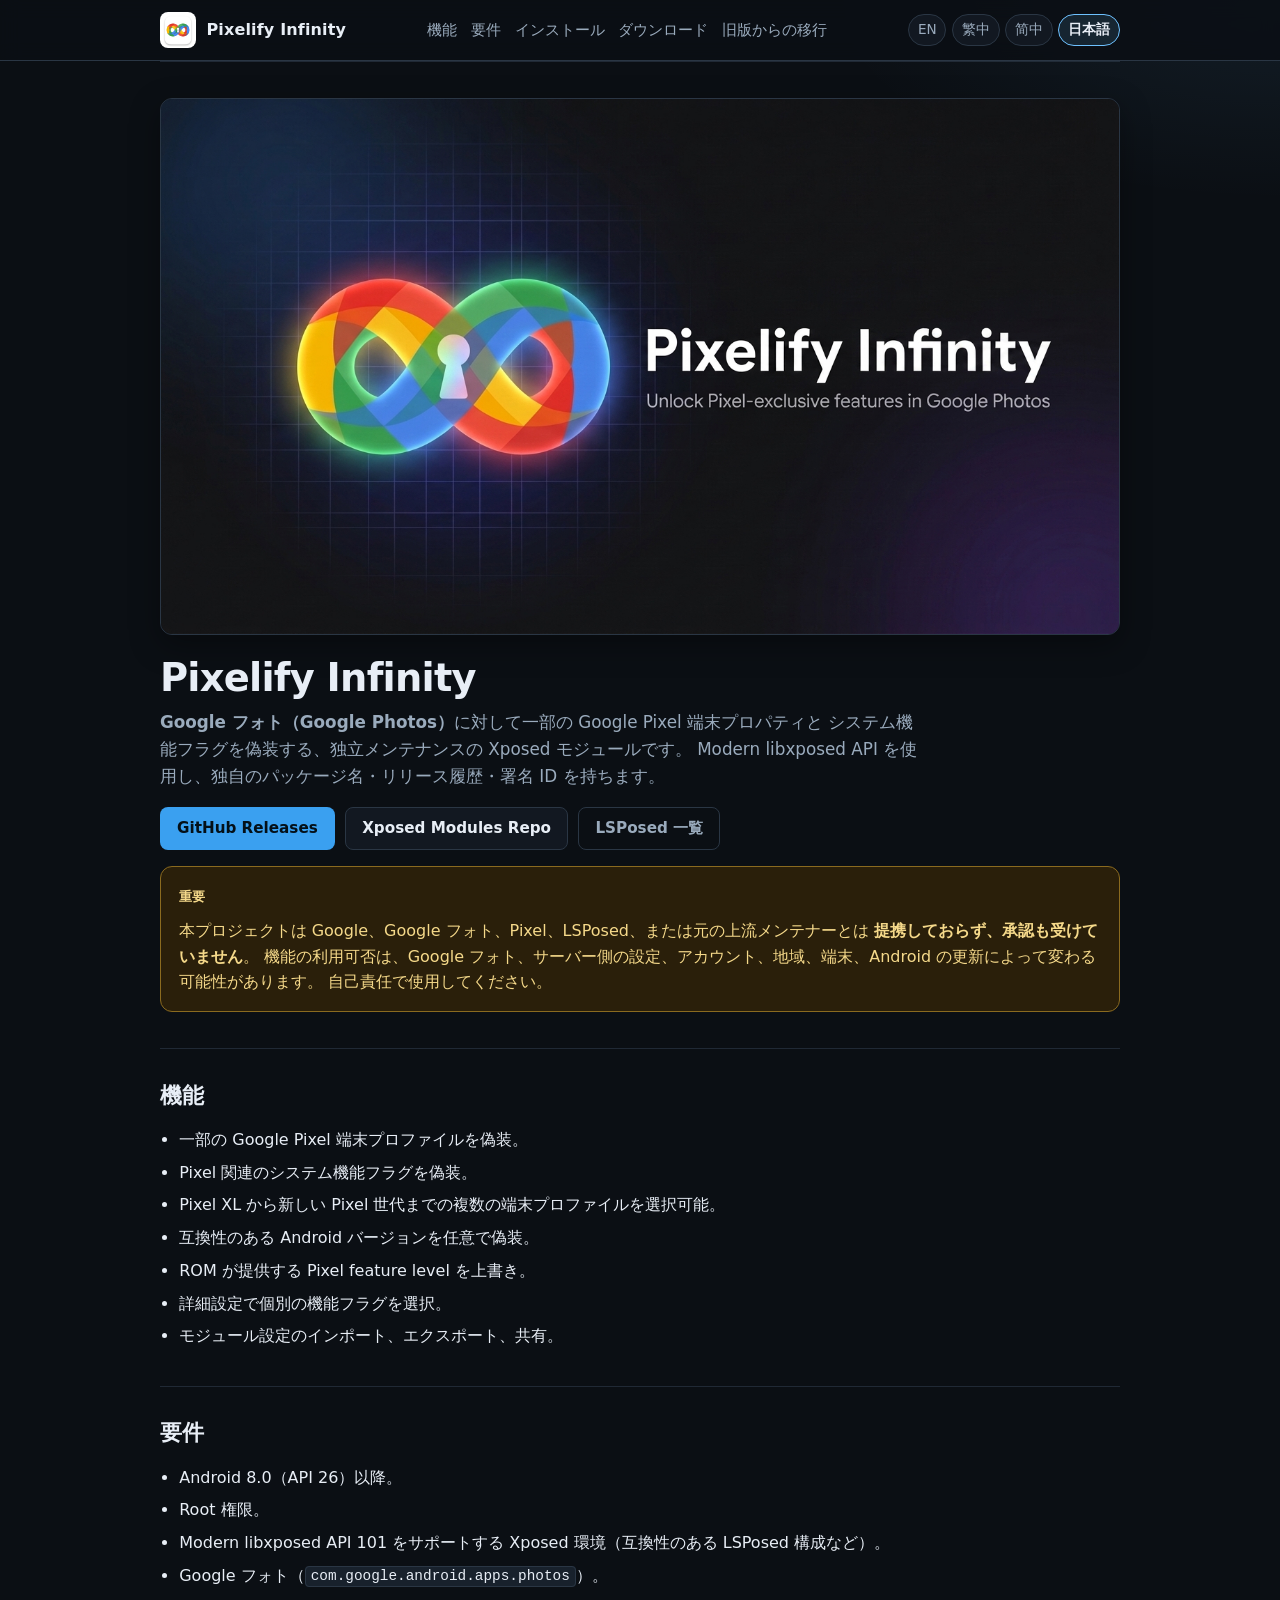
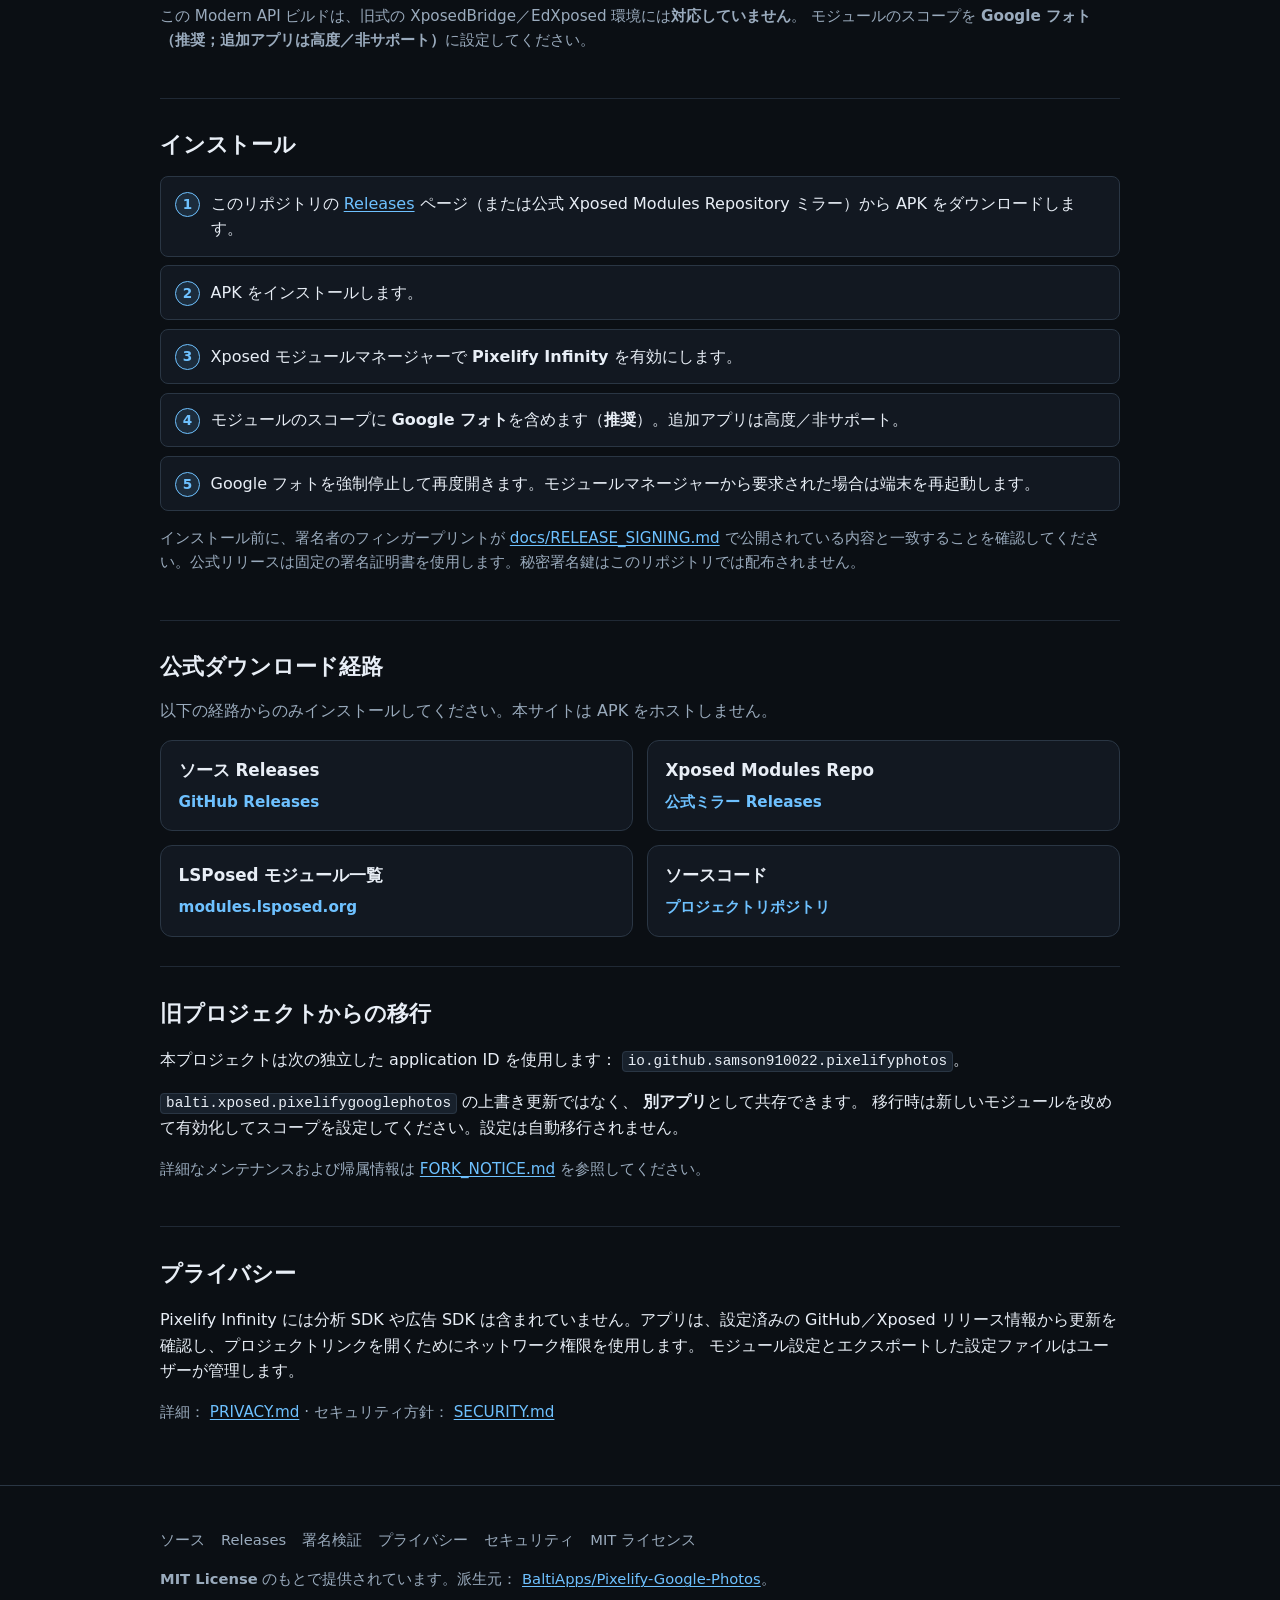
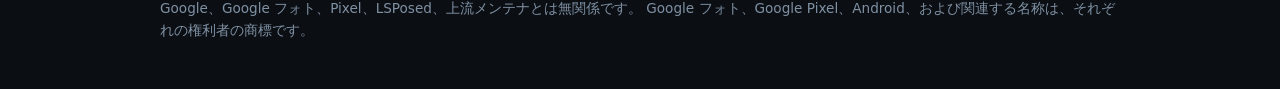
==== site/ja/index.html @ 65648d0f "feat: Pixel 10 multi-scope + multi-app support + Pixel 2025 + PRELOAD honesty - Phase 1-4 all PASS (" ====
<!DOCTYPE html>
<html lang="ja">
<head>
  <meta charset="utf-8">
  <meta name="viewport" content="width=device-width, initial-scale=1">
  <meta name="description" content="Pixelify Infinity — Google フォトに対して一部の Google Pixel 端末プロパティを偽装する、独立メンテナンスの Xposed モジュール。">
  <meta name="theme-color" content="#0b0f14">
  <title>Pixelify Infinity — Google フォト向け Xposed モジュール</title>
  <link rel="icon" type="image/png" href="../assets/img/favicon.png">
  <link rel="apple-touch-icon" href="../assets/img/icon-64.png">
  <link rel="stylesheet" href="../assets/css/site.css">
</head>
<body>
  <a class="skip-link" href="#main">本文へスキップ</a>

  <header class="site-header">
    <div class="wrap header-inner">
      <a class="brand" href="./">
        <img src="../assets/img/icon-64.png" width="36" height="36" alt="">
        <span>Pixelify Infinity</span>
      </a>
      <nav aria-label="メインナビゲーション">
        <ul class="nav-links">
          <li><a href="#features">機能</a></li>
          <li><a href="#requirements">要件</a></li>
          <li><a href="#install">インストール</a></li>
          <li><a href="#download">ダウンロード</a></li>
          <li><a href="#legacy">旧版からの移行</a></li>
        </ul>
      </nav>
      <nav class="lang-switch" aria-label="言語">
        <a href="../" hreflang="en" lang="en">EN</a>
        <a href="../zh-TW/" hreflang="zh-Hant" lang="zh-Hant">繁中</a>
        <a href="../zh-CN/" hreflang="zh-Hans" lang="zh-Hans">简中</a>
        <a href="./" aria-current="page" hreflang="ja" lang="ja">日本語</a>
      </nav>
    </div>
  </header>

  <main id="main">
    <section class="hero wrap" aria-labelledby="hero-title">
      <div class="hero-banner">
        <img
          src="../assets/img/banner.png"
          width="1376"
          height="768"
          alt="Pixelify Infinity バナー"
        >
      </div>
      <div class="hero-copy">
        <h1 id="hero-title">Pixelify Infinity</h1>
        <p class="tagline">
          <strong>Google フォト（Google Photos）</strong>に対して一部の Google Pixel 端末プロパティと
          システム機能フラグを偽装する、独立メンテナンスの Xposed モジュールです。
          Modern libxposed API を使用し、独自のパッケージ名・リリース履歴・署名 ID を持ちます。
        </p>
        <div class="cta-row">
          <a class="btn btn-primary" href="https://github.com/samson910022/pixelify-google-photos-modern/releases">
            GitHub Releases
          </a>
          <a class="btn btn-secondary" href="https://github.com/Xposed-Modules-Repo/io.github.samson910022.pixelifyphotos/releases">
            Xposed Modules Repo
          </a>
          <a class="btn btn-ghost" href="https://modules.lsposed.org/module/io.github.samson910022.pixelifyphotos">
            LSPosed 一覧
          </a>
        </div>
      </div>

      <aside class="callout callout-important" role="note" aria-label="重要な免責事項">
        <strong class="label">重要</strong>
        <p>
          本プロジェクトは Google、Google フォト、Pixel、LSPosed、または元の上流メンテナーとは
          <strong>提携しておらず、承認も受けていません</strong>。
          機能の利用可否は、Google フォト、サーバー側の設定、アカウント、地域、端末、Android の更新によって変わる可能性があります。
          自己責任で使用してください。
        </p>
      </aside>
    </section>

    <section id="features" class="wrap" aria-labelledby="features-title">
      <h2 id="features-title">機能</h2>
      <ul class="feature-list">
        <li>一部の Google Pixel 端末プロファイルを偽装。</li>
        <li>Pixel 関連のシステム機能フラグを偽装。</li>
        <li>Pixel XL から新しい Pixel 世代までの複数の端末プロファイルを選択可能。</li>
        <li>互換性のある Android バージョンを任意で偽装。</li>
        <li>ROM が提供する Pixel feature level を上書き。</li>
        <li>詳細設定で個別の機能フラグを選択。</li>
        <li>モジュール設定のインポート、エクスポート、共有。</li>
      </ul>
    </section>

    <section id="requirements" class="wrap" aria-labelledby="requirements-title">
      <h2 id="requirements-title">要件</h2>
      <ul class="req-list">
        <li>Android 8.0（API 26）以降。</li>
        <li>Root 権限。</li>
        <li>Modern libxposed API 101 をサポートする Xposed 環境（互換性のある LSPosed 構成など）。</li>
        <li>Google フォト（<code>com.google.android.apps.photos</code>）。</li>
      </ul>
      <p class="note">
        この Modern API ビルドは、旧式の XposedBridge／EdXposed 環境には<strong>対応していません</strong>。
        モジュールのスコープを <strong>Google フォト（推奨；追加アプリは高度／非サポート）</strong>に設定してください。
      </p>
    </section>

    <section id="install" class="wrap" aria-labelledby="install-title">
      <h2 id="install-title">インストール</h2>
      <ol class="steps">
        <li>
          このリポジトリの
          <a href="https://github.com/samson910022/pixelify-google-photos-modern/releases">Releases</a>
          ページ（または公式 Xposed Modules Repository ミラー）から APK をダウンロードします。
        </li>
        <li>APK をインストールします。</li>
        <li>Xposed モジュールマネージャーで <strong>Pixelify Infinity</strong> を有効にします。</li>
        <li>モジュールのスコープに <strong>Google フォト</strong>を含めます（<strong>推奨</strong>）。追加アプリは高度／非サポート。</li>
        <li>Google フォトを強制停止して再度開きます。モジュールマネージャーから要求された場合は端末を再起動します。</li>
      </ol>
      <p class="note">
        インストール前に、署名者のフィンガープリントが
        <a href="https://github.com/samson910022/pixelify-google-photos-modern/blob/master/docs/RELEASE_SIGNING.md">docs/RELEASE_SIGNING.md</a>
        で公開されている内容と一致することを確認してください。公式リリースは固定の署名証明書を使用します。秘密署名鍵はこのリポジトリでは配布されません。
      </p>
    </section>

    <section id="download" class="wrap" aria-labelledby="download-title">
      <h2 id="download-title">公式ダウンロード経路</h2>
      <p class="lead">以下の経路からのみインストールしてください。本サイトは APK をホストしません。</p>
      <div class="card-grid">
        <article class="card">
          <h3>ソース Releases</h3>
          <p>
            <a href="https://github.com/samson910022/pixelify-google-photos-modern/releases">
              GitHub Releases
            </a>
          </p>
        </article>
        <article class="card">
          <h3>Xposed Modules Repo</h3>
          <p>
            <a href="https://github.com/Xposed-Modules-Repo/io.github.samson910022.pixelifyphotos/releases">
              公式ミラー Releases
            </a>
          </p>
        </article>
        <article class="card">
          <h3>LSPosed モジュール一覧</h3>
          <p>
            <a href="https://modules.lsposed.org/module/io.github.samson910022.pixelifyphotos">
              modules.lsposed.org
            </a>
          </p>
        </article>
        <article class="card">
          <h3>ソースコード</h3>
          <p>
            <a href="https://github.com/samson910022/pixelify-google-photos-modern">
              プロジェクトリポジトリ
            </a>
          </p>
        </article>
      </div>
    </section>

    <section id="legacy" class="wrap" aria-labelledby="legacy-title">
      <h2 id="legacy-title">旧プロジェクトからの移行</h2>
      <p>
        本プロジェクトは次の独立した application ID を使用します：
        <code>io.github.samson910022.pixelifyphotos</code>。
      </p>
      <p>
        <code>balti.xposed.pixelifygooglephotos</code> の上書き更新ではなく、
        <strong>別アプリ</strong>として共存できます。
        移行時は新しいモジュールを改めて有効化してスコープを設定してください。設定は自動移行されません。
      </p>
      <p class="note">
        詳細なメンテナンスおよび帰属情報は
        <a href="https://github.com/samson910022/pixelify-google-photos-modern/blob/master/FORK_NOTICE.md">FORK_NOTICE.md</a>
        を参照してください。
      </p>
    </section>

    <section id="privacy" class="wrap" aria-labelledby="privacy-title">
      <h2 id="privacy-title">プライバシー</h2>
      <p>
        Pixelify Infinity には分析 SDK や広告 SDK は含まれていません。アプリは、設定済みの
        GitHub／Xposed リリース情報から更新を確認し、プロジェクトリンクを開くためにネットワーク権限を使用します。
        モジュール設定とエクスポートした設定ファイルはユーザーが管理します。
      </p>
      <p class="note">
        詳細：
        <a href="https://github.com/samson910022/pixelify-google-photos-modern/blob/master/PRIVACY.md">PRIVACY.md</a>
        · セキュリティ方針：
        <a href="https://github.com/samson910022/pixelify-google-photos-modern/blob/master/SECURITY.md">SECURITY.md</a>
      </p>
    </section>
  </main>

  <footer class="site-footer" aria-label="サイト情報">
    <div class="wrap">
      <ul class="footer-links">
        <li><a href="https://github.com/samson910022/pixelify-google-photos-modern">ソース</a></li>
        <li><a href="https://github.com/samson910022/pixelify-google-photos-modern/releases">Releases</a></li>
        <li><a href="https://github.com/samson910022/pixelify-google-photos-modern/blob/master/docs/RELEASE_SIGNING.md">署名検証</a></li>
        <li><a href="https://github.com/samson910022/pixelify-google-photos-modern/blob/master/PRIVACY.md">プライバシー</a></li>
        <li><a href="https://github.com/samson910022/pixelify-google-photos-modern/blob/master/SECURITY.md">セキュリティ</a></li>
        <li><a href="https://github.com/samson910022/pixelify-google-photos-modern/blob/master/LICENSE">MIT ライセンス</a></li>
      </ul>
      <p>
        <strong>MIT License</strong> のもとで提供されています。派生元：
        <a href="https://github.com/BaltiApps/Pixelify-Google-Photos">BaltiApps/Pixelify-Google-Photos</a>。
      </p>
      <p class="tiny">
        Google、Google フォト、Pixel、LSPosed、上流メンテナとは無関係です。
        Google フォト、Google Pixel、Android、および関連する名称は、それぞれの権利者の商標です。
      </p>
    </div>
  </footer>
</body>
</html>
---- site/assets/css/site.css ----
/* Pixelify Infinity — GitHub Pages landing
   Dark, mobile-first, no external fonts/CDN */

:root {
  --bg: #0b0f14;
  --bg-elevated: #121821;
  --bg-soft: #18212c;
  --border: #2a3644;
  --text: #e8eef6;
  --text-muted: #9aabbd;
  --accent: #6ec1ff;
  --accent-strong: #3aa0f0;
  --accent-soft: rgba(110, 193, 255, 0.12);
  --warn-bg: #2a1f0a;
  --warn-border: #8a6a1f;
  --warn-text: #f5d98a;
  --danger-soft: #2a1414;
  --danger-border: #7a3a3a;
  --focus: #8bd3ff;
  --radius: 12px;
  --radius-sm: 8px;
  --shadow: 0 10px 30px rgba(0, 0, 0, 0.35);
  --max: 960px;
  --space: 1rem;
  --font: system-ui, -apple-system, "Segoe UI", Roboto, "Helvetica Neue", Arial,
    "Noto Sans", "Liberation Sans", sans-serif;
  --mono: ui-monospace, "SFMono-Regular", Menlo, Consolas, "Liberation Mono",
    monospace;
}

*,
*::before,
*::after {
  box-sizing: border-box;
}

html {
  scroll-behavior: smooth;
}

body {
  margin: 0;
  font-family: var(--font);
  font-size: 1rem;
  line-height: 1.6;
  color: var(--text);
  background:
    radial-gradient(1200px 500px at 10% -10%, rgba(58, 160, 240, 0.18), transparent 55%),
    radial-gradient(900px 400px at 100% 0%, rgba(110, 193, 255, 0.08), transparent 50%),
    var(--bg);
  min-height: 100vh;
}

img {
  max-width: 100%;
  height: auto;
  display: block;
}

a {
  color: var(--accent);
  text-decoration-thickness: 1px;
  text-underline-offset: 0.15em;
}

a:hover {
  color: #9fd4ff;
}

a:focus-visible,
button:focus-visible,
.btn:focus-visible,
.lang-switch a:focus-visible {
  outline: 2px solid var(--focus);
  outline-offset: 3px;
}

.skip-link {
  position: absolute;
  left: 0.75rem;
  top: -3rem;
  z-index: 1000;
  background: var(--accent-strong);
  color: #041018;
  padding: 0.5rem 0.85rem;
  border-radius: var(--radius-sm);
  font-weight: 600;
  text-decoration: none;
}

.skip-link:focus,
.skip-link:focus-visible {
  top: 0.75rem;
  outline: 2px solid var(--focus);
  outline-offset: 3px;
}

.wrap {
  width: min(100% - 2rem, var(--max));
  margin-inline: auto;
}

/* Header */
.site-header {
  position: sticky;
  top: 0;
  z-index: 50;
  backdrop-filter: blur(10px);
  background: rgba(11, 15, 20, 0.85);
  border-bottom: 1px solid var(--border);
}

.header-inner {
  display: flex;
  flex-wrap: wrap;
  align-items: center;
  justify-content: space-between;
  gap: 0.75rem 1rem;
  padding: 0.75rem 0;
}

.brand {
  display: flex;
  align-items: center;
  gap: 0.65rem;
  color: var(--text);
  text-decoration: none;
  font-weight: 700;
  letter-spacing: 0.01em;
}

.brand img {
  width: 36px;
  height: 36px;
  border-radius: 8px;
}

.nav-links {
  display: flex;
  flex-wrap: wrap;
  gap: 0.35rem 0.85rem;
  list-style: none;
  margin: 0;
  padding: 0;
  font-size: 0.95rem;
}

.nav-links a {
  color: var(--text-muted);
  text-decoration: none;
}

.nav-links a:hover {
  color: var(--text);
}

.lang-switch {
  display: flex;
  flex-wrap: wrap;
  gap: 0.35rem;
  align-items: center;
}

.lang-switch a {
  display: inline-block;
  padding: 0.28rem 0.55rem;
  border-radius: 999px;
  border: 1px solid var(--border);
  color: var(--text-muted);
  text-decoration: none;
  font-size: 0.85rem;
  background: var(--bg-elevated);
}

.lang-switch a:hover {
  border-color: var(--accent);
  color: var(--text);
}

.lang-switch a[aria-current="page"] {
  background: var(--accent-soft);
  border-color: var(--accent);
  color: var(--text);
  font-weight: 600;
}

/* Hero */
.hero {
  padding: 1.75rem 0 1.25rem;
}

.hero-banner {
  border-radius: var(--radius);
  overflow: hidden;
  border: 1px solid var(--border);
  box-shadow: var(--shadow);
  background: var(--bg-elevated);
  margin-bottom: 1.25rem;
}

.hero-banner img {
  width: 100%;
  vertical-align: middle;
}

.hero-copy h1 {
  margin: 0 0 0.5rem;
  font-size: clamp(1.75rem, 4vw, 2.4rem);
  line-height: 1.2;
  letter-spacing: -0.02em;
}

.tagline {
  margin: 0 0 1rem;
  color: var(--text-muted);
  font-size: 1.05rem;
  max-width: 48rem;
}

.cta-row {
  display: flex;
  flex-wrap: wrap;
  gap: 0.65rem;
  margin: 1.1rem 0 0.35rem;
}

.btn {
  display: inline-flex;
  align-items: center;
  justify-content: center;
  gap: 0.4rem;
  padding: 0.7rem 1rem;
  border-radius: var(--radius-sm);
  border: 1px solid transparent;
  font-weight: 600;
  text-decoration: none;
  font-size: 0.95rem;
  line-height: 1.2;
  transition: background 0.15s ease, border-color 0.15s ease, color 0.15s ease;
}

.btn-primary {
  background: var(--accent-strong);
  color: #041018;
}

.btn-primary:hover {
  background: #5bb3f5;
  color: #041018;
}

.btn-secondary {
  background: var(--bg-elevated);
  color: var(--text);
  border-color: var(--border);
}

.btn-secondary:hover {
  border-color: var(--accent);
  color: #fff;
}

.btn-ghost {
  background: transparent;
  color: var(--text-muted);
  border-color: var(--border);
}

.btn-ghost:hover {
  color: var(--text);
  border-color: var(--accent);
}

/* Callouts */
.callout {
  border-radius: var(--radius);
  padding: 1rem 1.1rem;
  border: 1px solid var(--border);
  background: var(--bg-elevated);
  margin: 1rem 0;
}

.callout-important {
  background: var(--warn-bg);
  border-color: var(--warn-border);
  color: var(--warn-text);
  /* Contrast ~11.7:1 for #f5d98a on #2a1f0a (WCAG AAA for normal text). */
}

.callout-important strong.label {
  display: inline-block;
  margin-bottom: 0.35rem;
  letter-spacing: 0.04em;
  text-transform: uppercase;
  font-size: 0.8rem;
}

.callout p {
  margin: 0.35rem 0 0;
}

.callout p:first-child {
  margin-top: 0;
}

/* Sections */
main section {
  padding: 1.5rem 0;
  border-top: 1px solid rgba(42, 54, 68, 0.7);
}

main section h2 {
  margin: 0 0 0.85rem;
  font-size: 1.35rem;
  letter-spacing: -0.01em;
}

.lead {
  color: var(--text-muted);
  margin-top: 0;
}

.feature-list,
.req-list,
.steps {
  margin: 0;
  padding-left: 1.2rem;
}

.feature-list li,
.req-list li,
.steps li {
  margin: 0.45rem 0;
}

.steps {
  counter-reset: step;
  list-style: none;
  padding-left: 0;
}

.steps li {
  position: relative;
  padding: 0.85rem 1rem 0.85rem 3.1rem;
  margin: 0.55rem 0;
  background: var(--bg-elevated);
  border: 1px solid var(--border);
  border-radius: var(--radius-sm);
}

.steps li::before {
  counter-increment: step;
  content: counter(step);
  position: absolute;
  left: 0.85rem;
  top: 0.9rem;
  width: 1.6rem;
  height: 1.6rem;
  border-radius: 50%;
  background: var(--accent-soft);
  border: 1px solid var(--accent);
  color: var(--accent);
  font-size: 0.85rem;
  font-weight: 700;
  display: grid;
  place-items: center;
}

.card-grid {
  display: grid;
  gap: 0.85rem;
  grid-template-columns: 1fr;
}

@media (min-width: 640px) {
  .card-grid {
    grid-template-columns: 1fr 1fr;
  }
}

.card {
  background: var(--bg-elevated);
  border: 1px solid var(--border);
  border-radius: var(--radius);
  padding: 1rem 1.1rem;
}

.card h3 {
  margin: 0 0 0.4rem;
  font-size: 1.05rem;
}

.card p {
  margin: 0;
  color: var(--text-muted);
  font-size: 0.95rem;
}

.card a {
  font-weight: 600;
  text-decoration: none;
}

.card a:hover {
  text-decoration: underline;
}

code,
.mono {
  font-family: var(--mono);
  font-size: 0.9em;
  background: var(--bg-soft);
  border: 1px solid var(--border);
  border-radius: 4px;
  padding: 0.1em 0.35em;
  word-break: break-all;
}

.note {
  color: var(--text-muted);
  font-size: 0.95rem;
}

/* Footer */
.site-footer {
  margin-top: 1rem;
  padding: 1.75rem 0 2.5rem;
  border-top: 1px solid var(--border);
  color: var(--text-muted);
  font-size: 0.92rem;
}

/* Ensure in-footer / in-card links keep a clear keyboard ring on dark surfaces. */
.site-footer a:focus-visible,
.card a:focus-visible,
.feature-list a:focus-visible,
.steps a:focus-visible,
.note a:focus-visible {
  outline: 2px solid var(--focus);
  outline-offset: 3px;
}

.site-footer p {
  margin: 0.45rem 0;
}

.footer-links {
  display: flex;
  flex-wrap: wrap;
  gap: 0.5rem 1rem;
  margin: 0.85rem 0 1rem;
  padding: 0;
  list-style: none;
}

.footer-links a {
  color: var(--text-muted);
  text-decoration: none;
}

.footer-links a:hover {
  color: var(--accent);
}

.tiny {
  font-size: 0.85rem;
  color: #7f90a3;
}

/* 404 */
.page-404 {
  text-align: center;
  padding: 4rem 0 5rem;
}

.page-404 h1 {
  margin: 0 0 0.5rem;
  font-size: 2rem;
}

.page-404 p {
  color: var(--text-muted);
}

/* Utilities */
.sr-only {
  position: absolute;
  width: 1px;
  height: 1px;
  padding: 0;
  margin: -1px;
  overflow: hidden;
  clip: rect(0, 0, 0, 0);
  white-space: nowrap;
  border: 0;
}

@media (min-width: 768px) {
  .hero {
    padding-top: 2.25rem;
  }

  main section {
    padding: 1.85rem 0;
  }
}

@media (prefers-reduced-motion: reduce) {
  html {
    scroll-behavior: auto;
  }

  .btn {
    transition: none;
  }
}
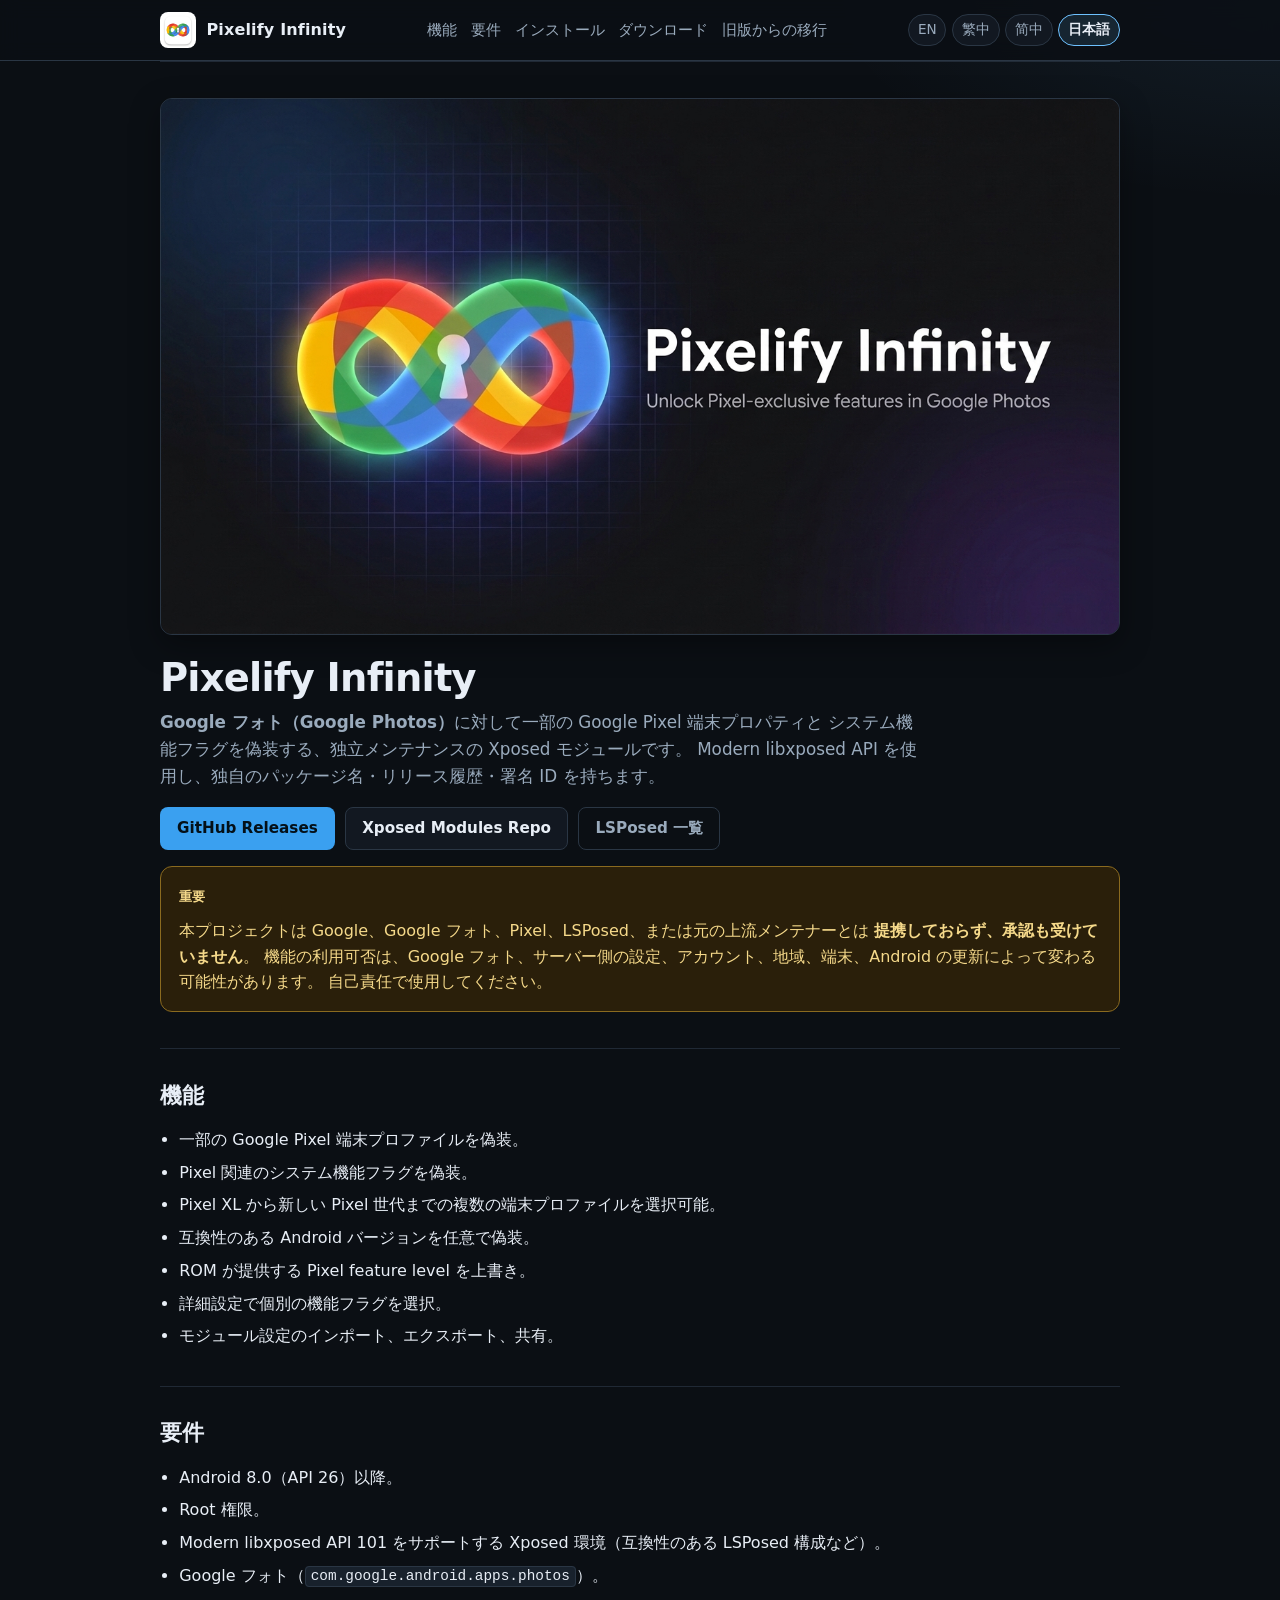
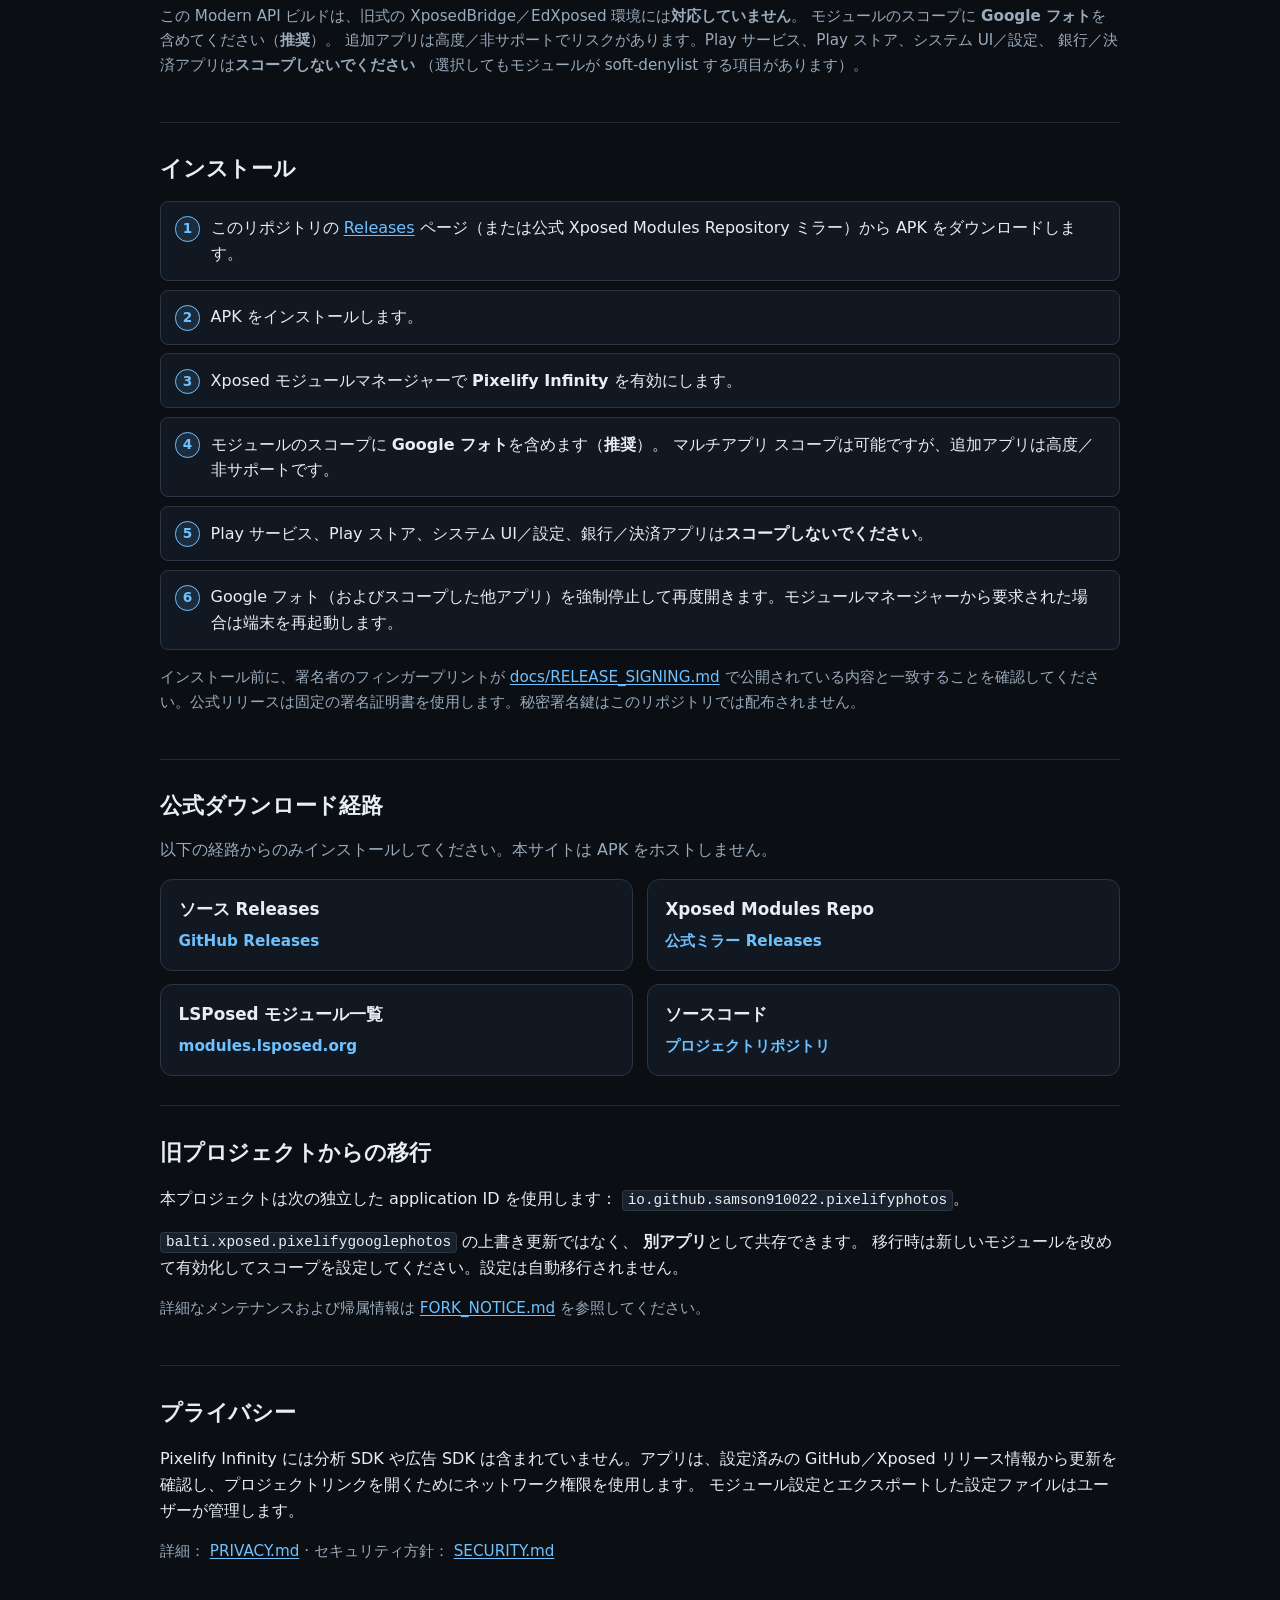
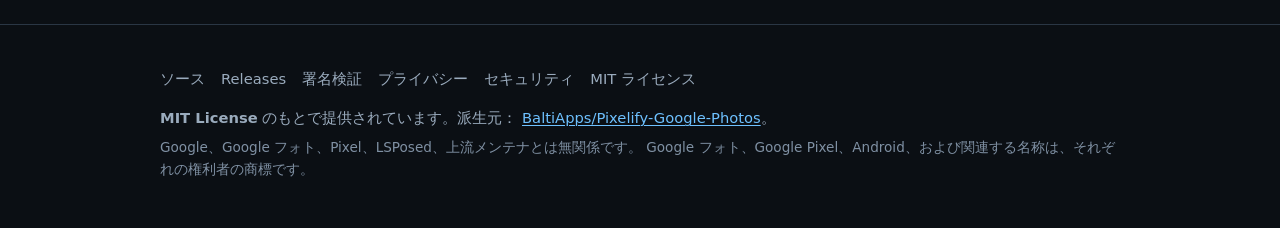
==== commit c9508689: "feat: v1.1.0 polish — force-stop scope, env helper, experimental labels Force-stop scoped apps via L" ====
--- a/site/ja/index.html
+++ b/site/ja/index.html
@@ -101,7 +101,10 @@
       </ul>
       <p class="note">
         この Modern API ビルドは、旧式の XposedBridge／EdXposed 環境には<strong>対応していません</strong>。
-        モジュールのスコープを <strong>Google フォト（推奨；追加アプリは高度／非サポート）</strong>に設定してください。
+        モジュールのスコープに <strong>Google フォト</strong>を含めてください（<strong>推奨</strong>）。
+        追加アプリは高度／非サポートでリスクがあります。Play サービス、Play ストア、システム UI／設定、
+        銀行／決済アプリは<strong>スコープしないでください</strong>
+        （選択してもモジュールが soft-denylist する項目があります）。
       </p>
     </section>
 
@@ -115,8 +118,12 @@
         </li>
         <li>APK をインストールします。</li>
         <li>Xposed モジュールマネージャーで <strong>Pixelify Infinity</strong> を有効にします。</li>
-        <li>モジュールのスコープに <strong>Google フォト</strong>を含めます（<strong>推奨</strong>）。追加アプリは高度／非サポート。</li>
-        <li>Google フォトを強制停止して再度開きます。モジュールマネージャーから要求された場合は端末を再起動します。</li>
+        <li>
+          モジュールのスコープに <strong>Google フォト</strong>を含めます（<strong>推奨</strong>）。
+          マルチアプリ スコープは可能ですが、追加アプリは高度／非サポートです。
+        </li>
+        <li>Play サービス、Play ストア、システム UI／設定、銀行／決済アプリは<strong>スコープしないでください</strong>。</li>
+        <li>Google フォト（およびスコープした他アプリ）を強制停止して再度開きます。モジュールマネージャーから要求された場合は端末を再起動します。</li>
       </ol>
       <p class="note">
         インストール前に、署名者のフィンガープリントが
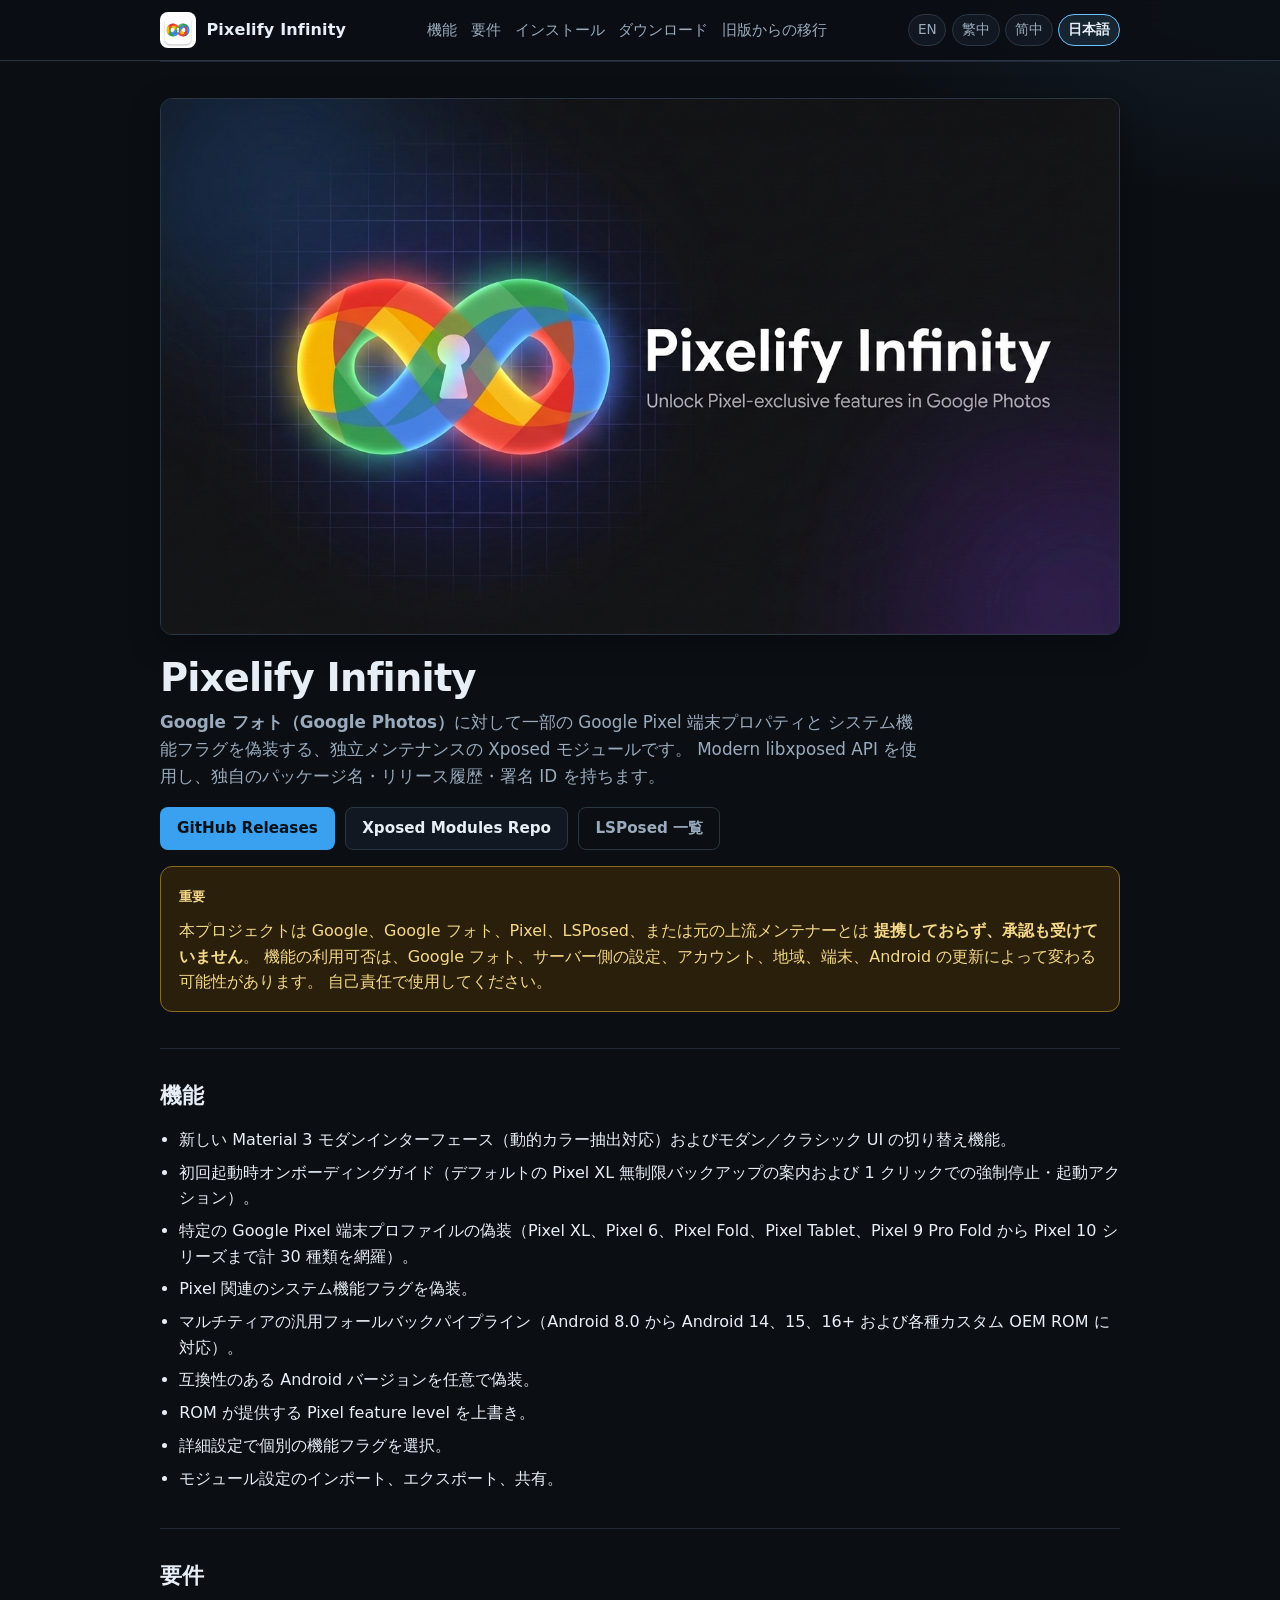
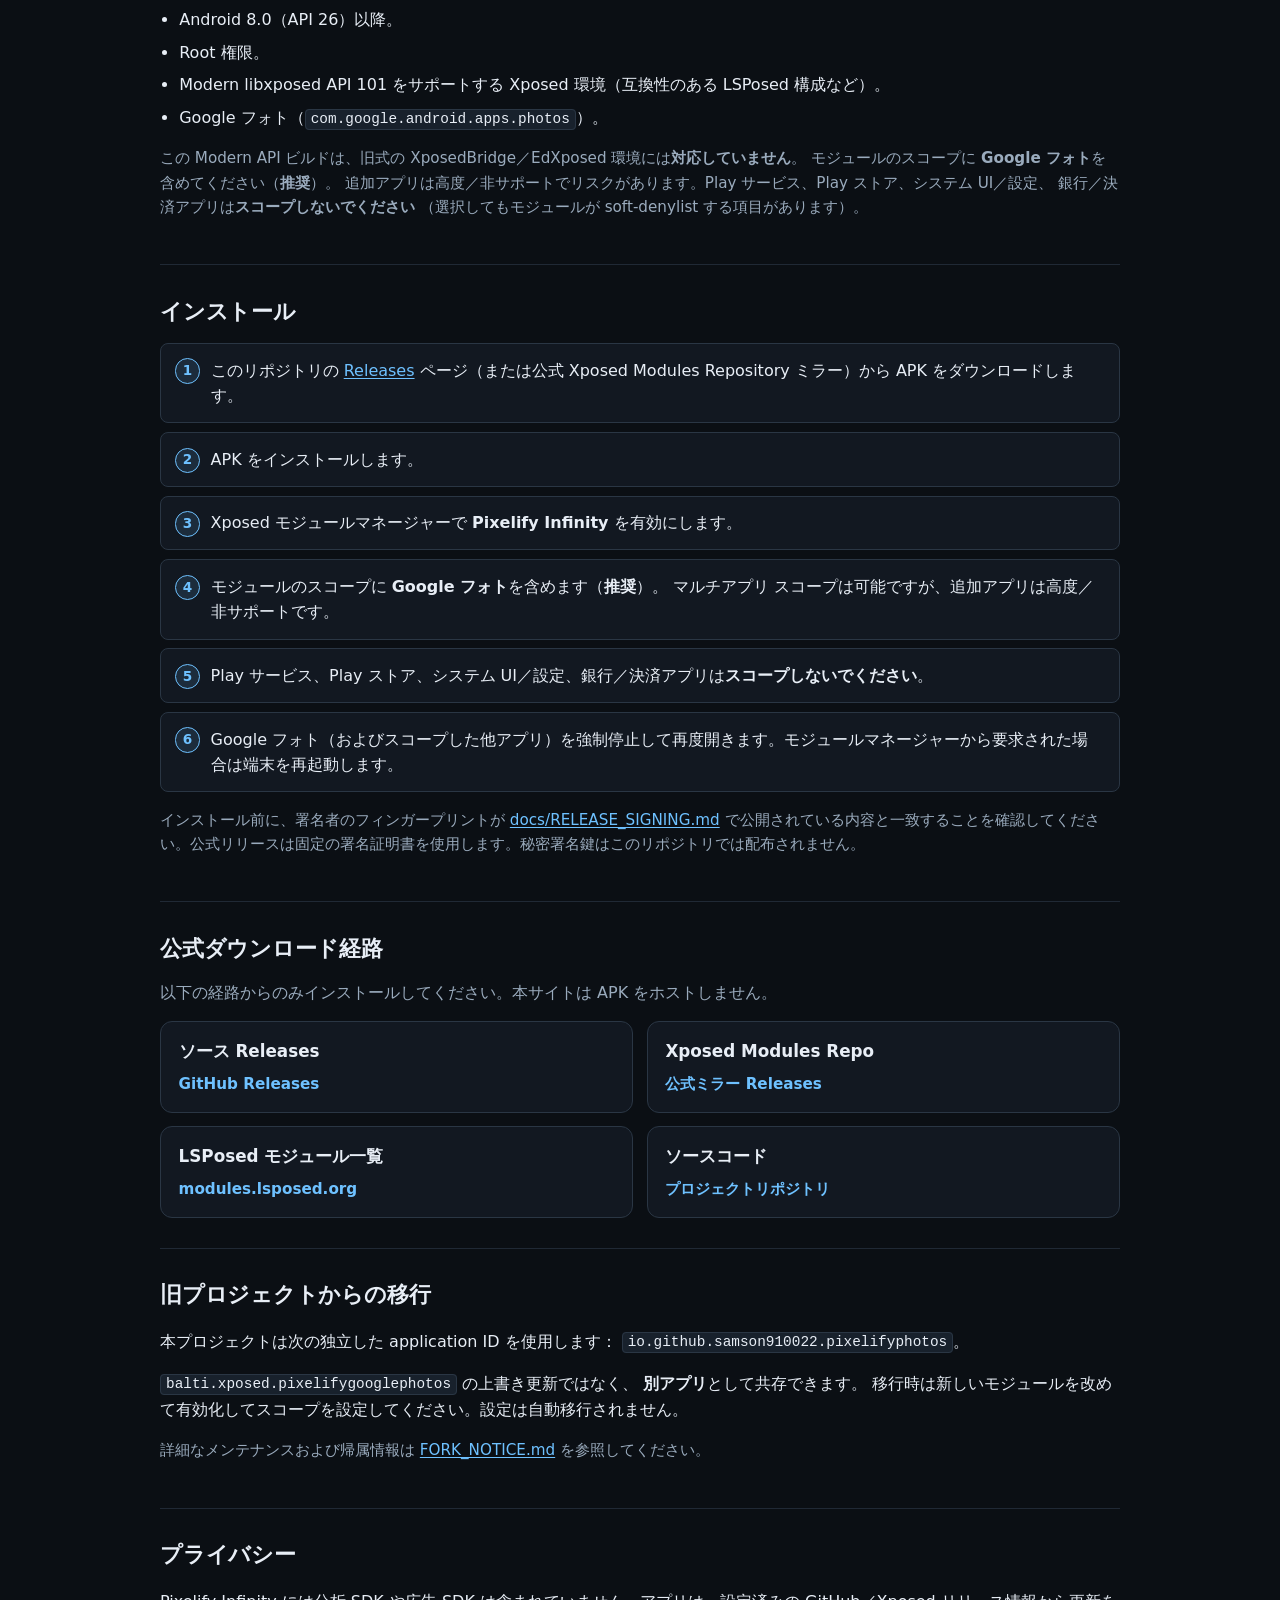
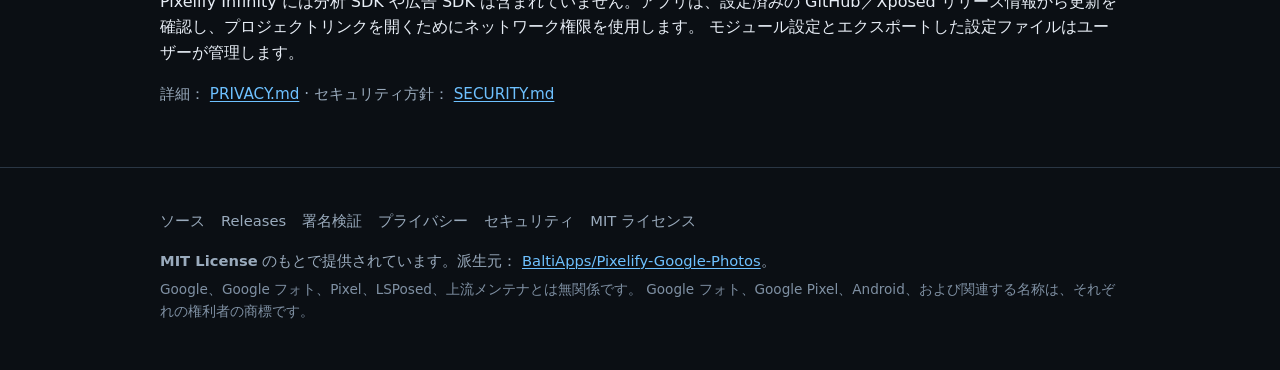
==== commit 5998eb9e: "docs(site): update landing page features for v1.2.0 across EN, zh-TW, zh-CN, and ja" ====
--- a/site/ja/index.html
+++ b/site/ja/index.html
@@ -81,9 +81,11 @@
     <section id="features" class="wrap" aria-labelledby="features-title">
       <h2 id="features-title">機能</h2>
       <ul class="feature-list">
-        <li>一部の Google Pixel 端末プロファイルを偽装。</li>
+        <li>新しい Material 3 モダンインターフェース（動的カラー抽出対応）およびモダン／クラシック UI の切り替え機能。</li>
+        <li>初回起動時オンボーディングガイド（デフォルトの Pixel XL 無制限バックアップの案内および 1 クリックでの強制停止・起動アクション）。</li>
+        <li>特定の Google Pixel 端末プロファイルの偽装（Pixel XL、Pixel 6、Pixel Fold、Pixel Tablet、Pixel 9 Pro Fold から Pixel 10 シリーズまで計 30 種類を網羅）。</li>
         <li>Pixel 関連のシステム機能フラグを偽装。</li>
-        <li>Pixel XL から新しい Pixel 世代までの複数の端末プロファイルを選択可能。</li>
+        <li>マルチティアの汎用フォールバックパイプライン（Android 8.0 から Android 14、15、16+ および各種カスタム OEM ROM に対応）。</li>
         <li>互換性のある Android バージョンを任意で偽装。</li>
         <li>ROM が提供する Pixel feature level を上書き。</li>
         <li>詳細設定で個別の機能フラグを選択。</li>
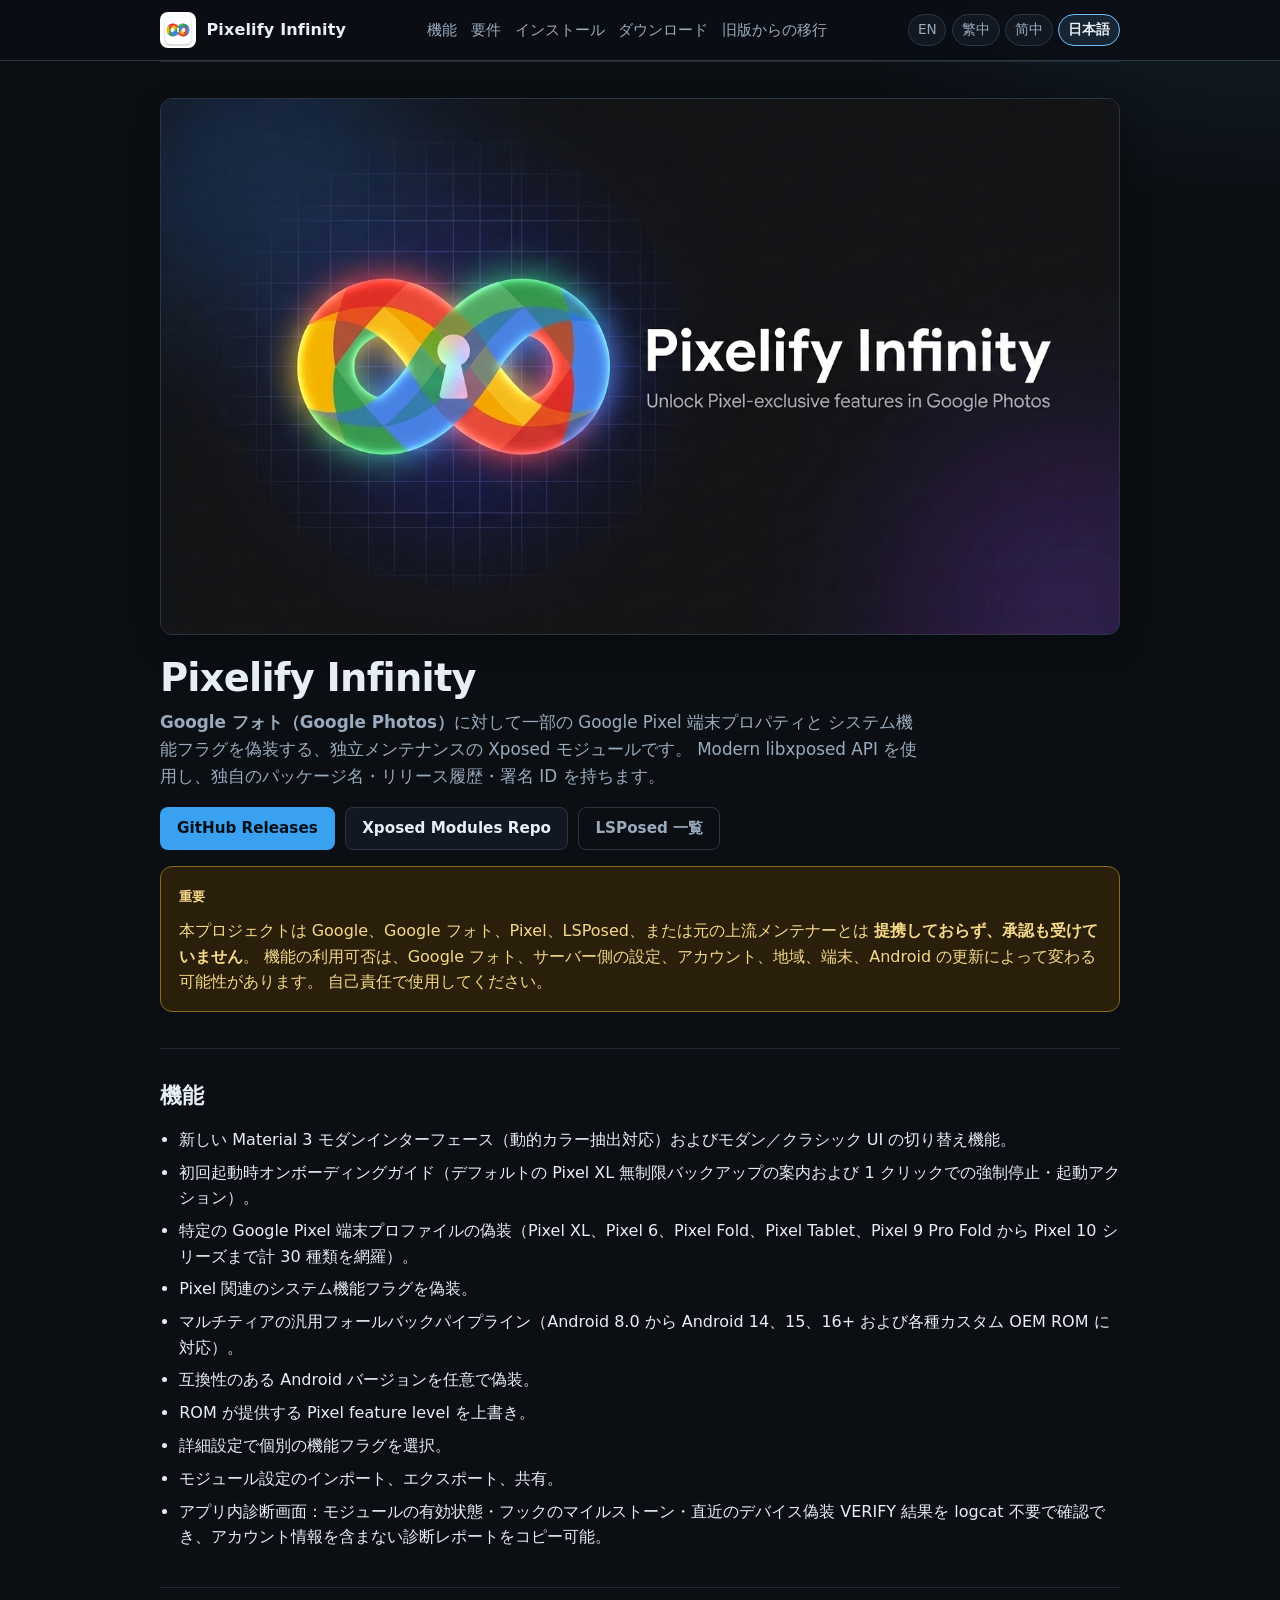
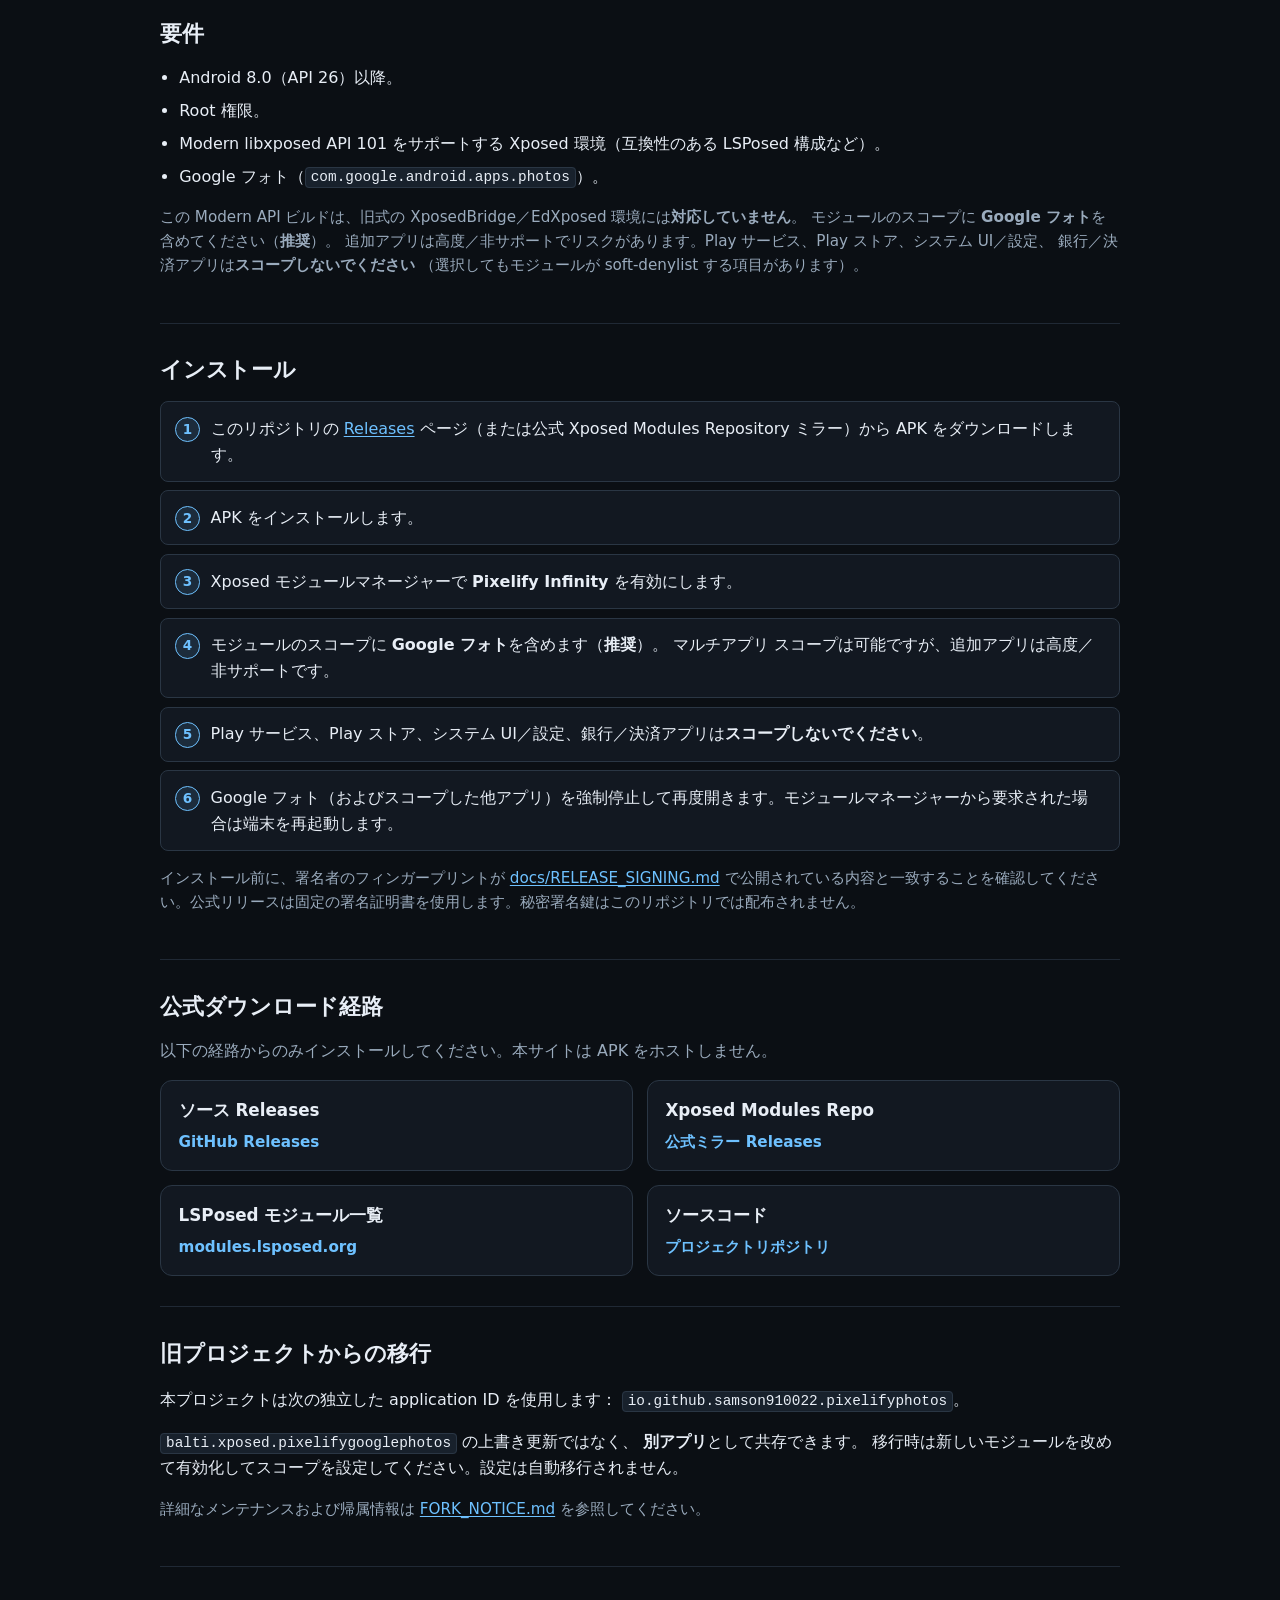
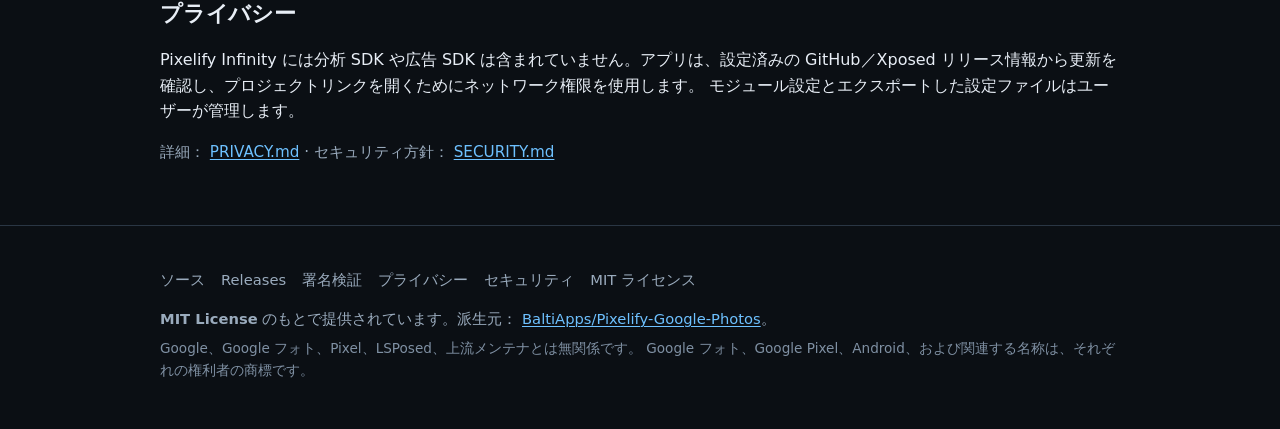
==== commit c5438070: "docs(site): add in-app diagnostics screen to landing page features (EN/zh-TW/zh-CN/ja) Reflects the " ====
--- a/site/ja/index.html
+++ b/site/ja/index.html
@@ -90,6 +90,7 @@
         <li>ROM が提供する Pixel feature level を上書き。</li>
         <li>詳細設定で個別の機能フラグを選択。</li>
         <li>モジュール設定のインポート、エクスポート、共有。</li>
+        <li>アプリ内診断画面：モジュールの有効状態・フックのマイルストーン・直近のデバイス偽装 VERIFY 結果を logcat 不要で確認でき、アカウント情報を含まない診断レポートをコピー可能。</li>
       </ul>
     </section>
 
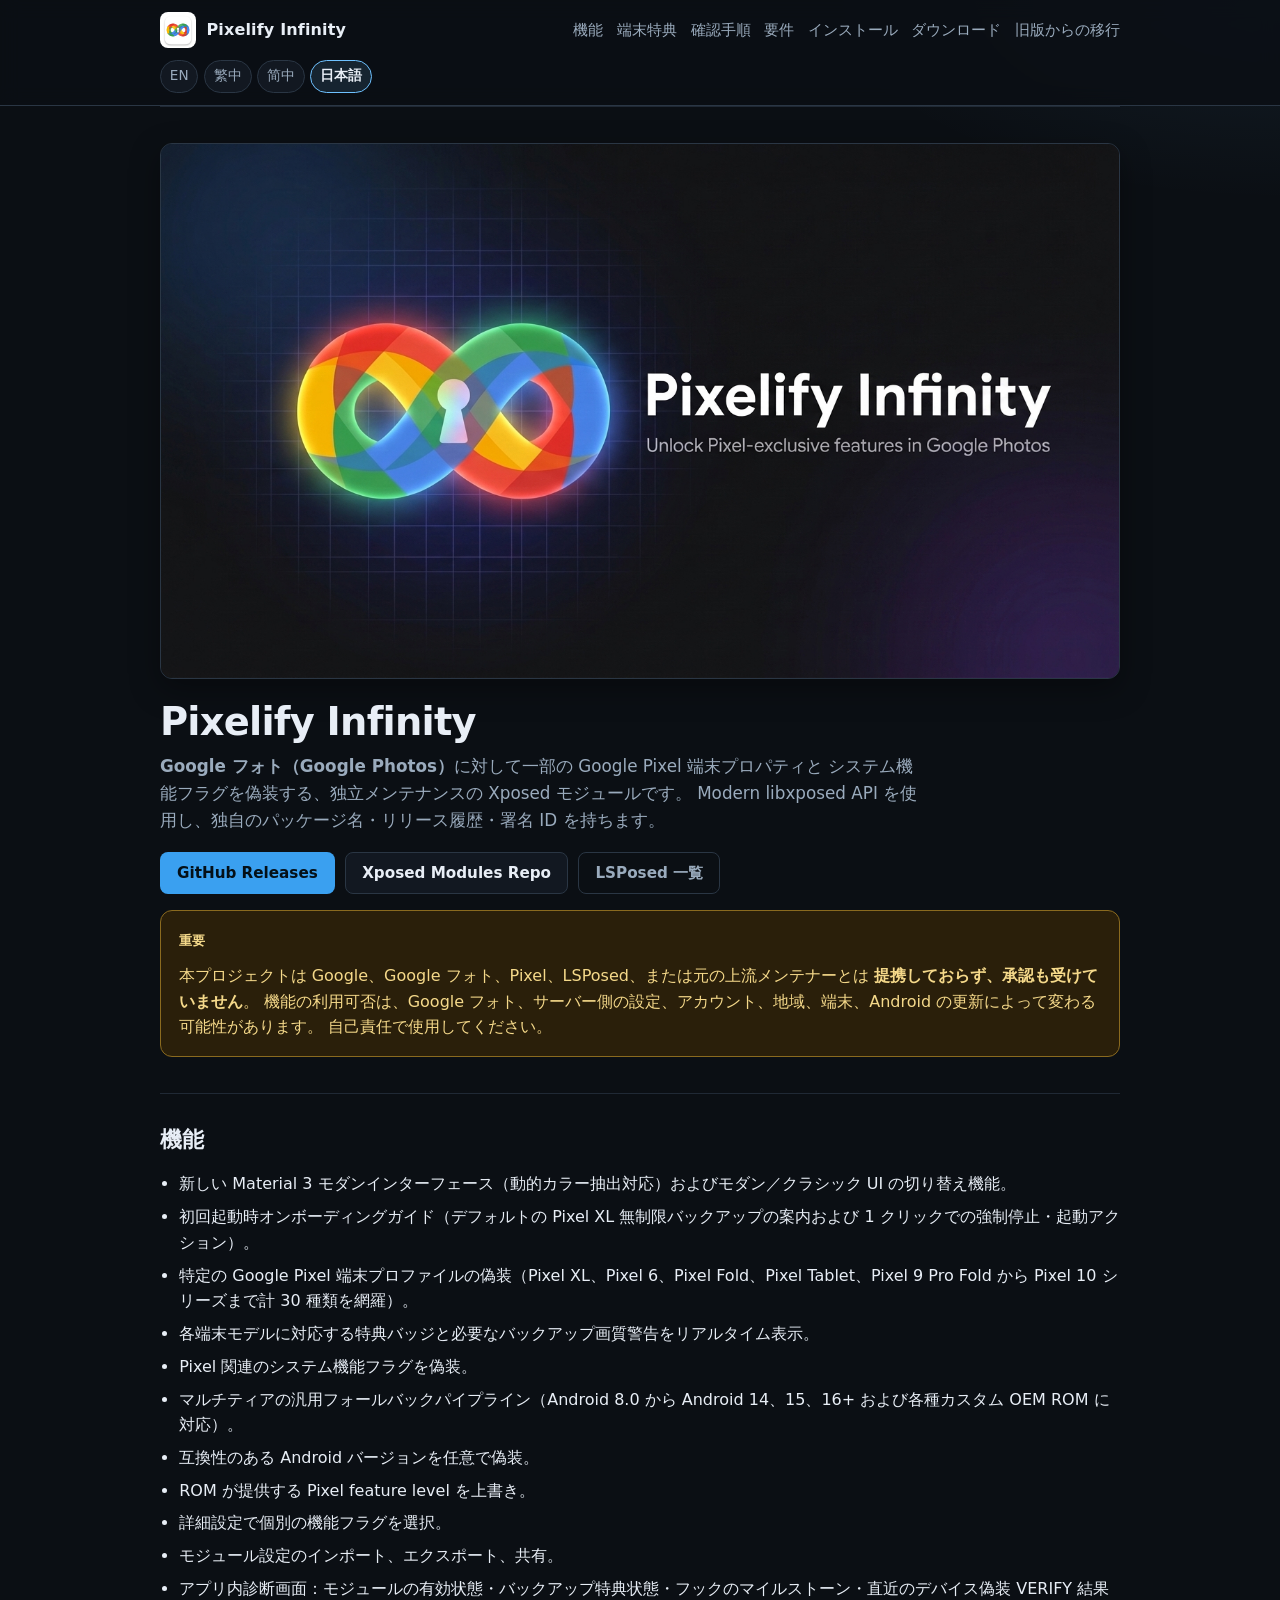
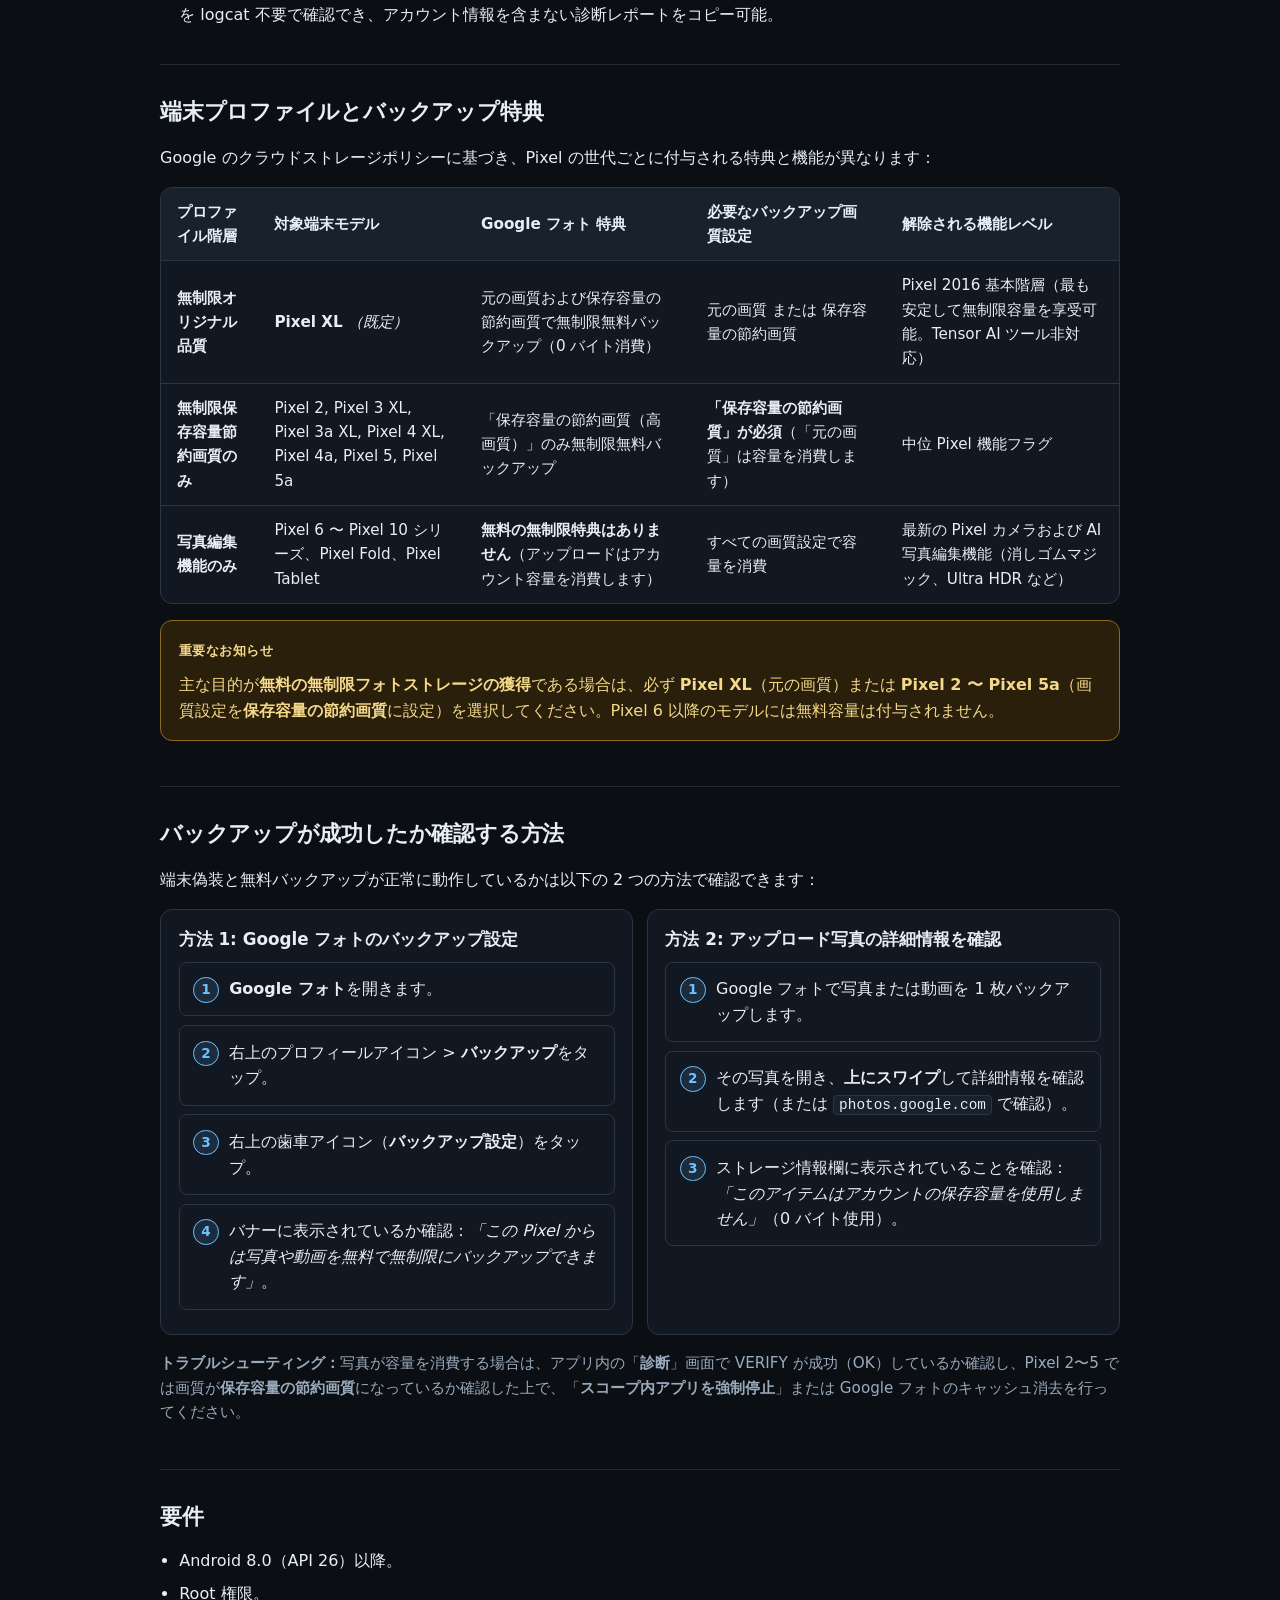
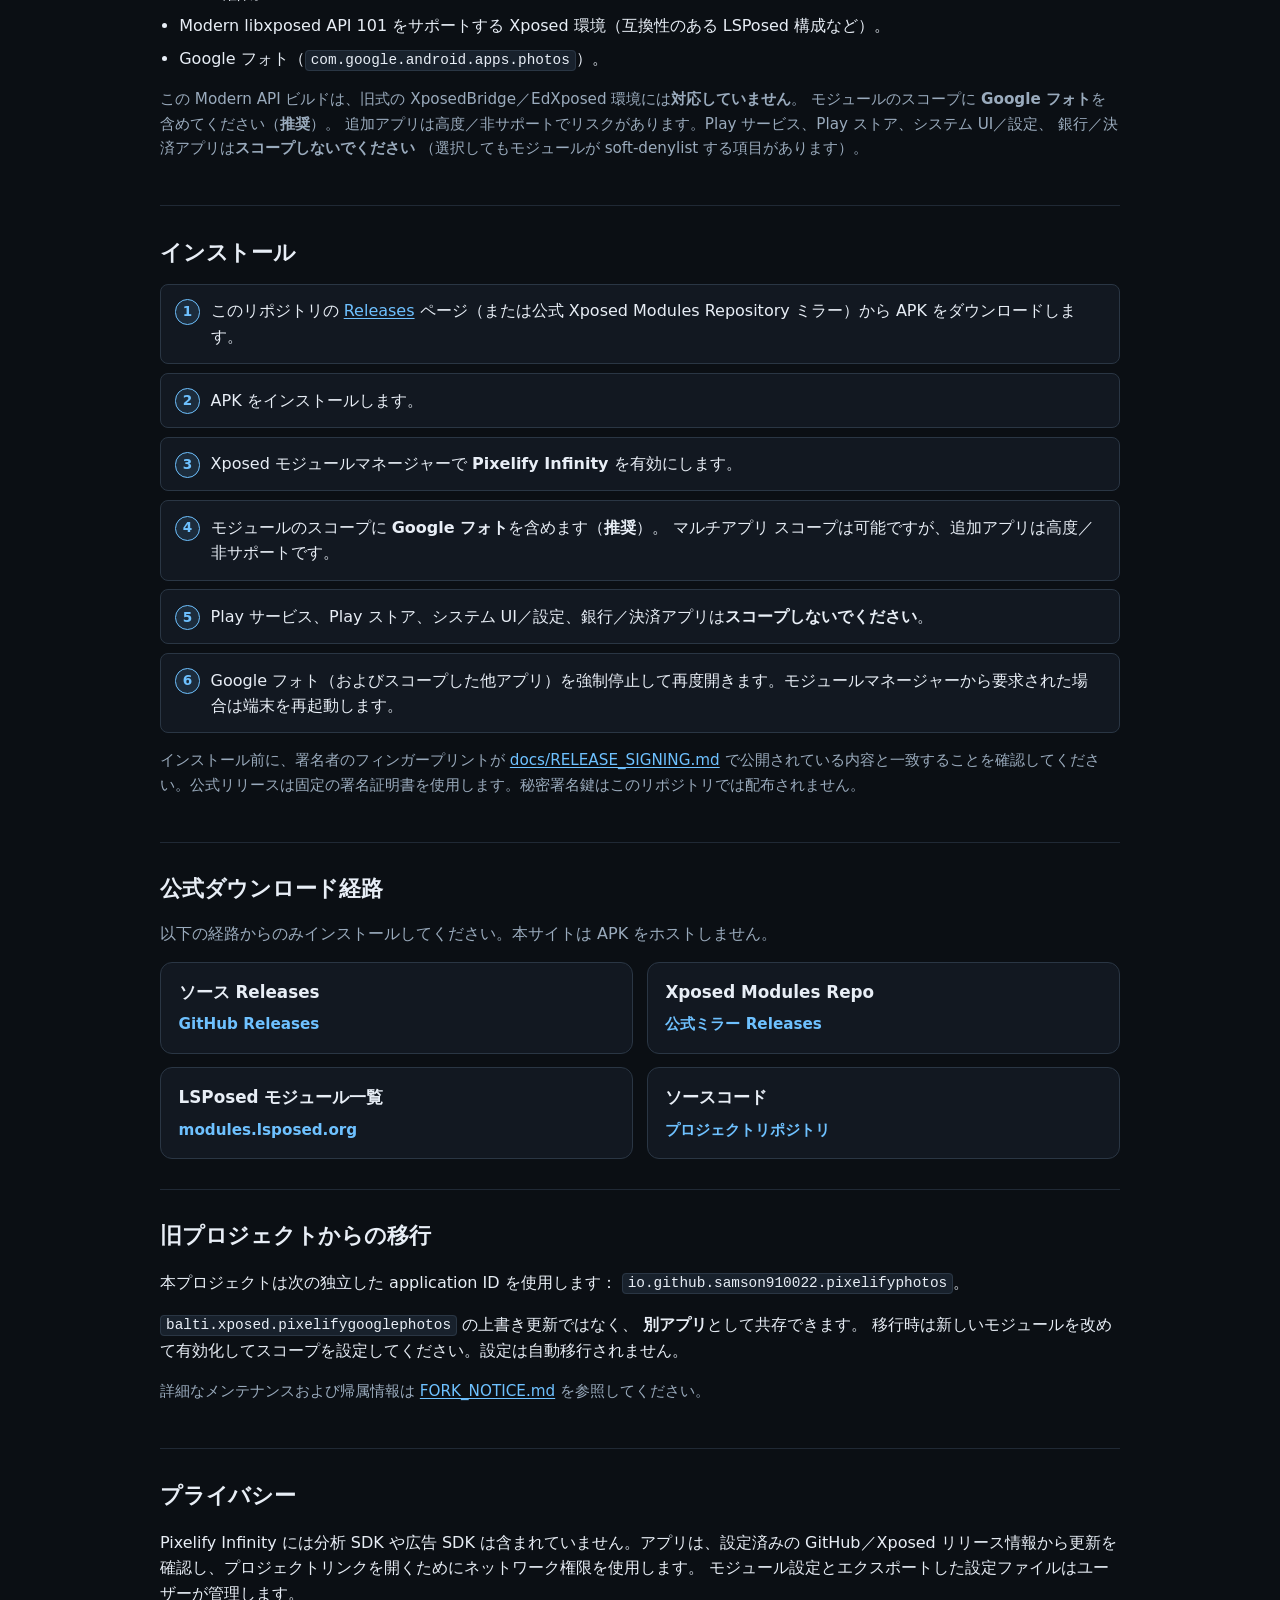
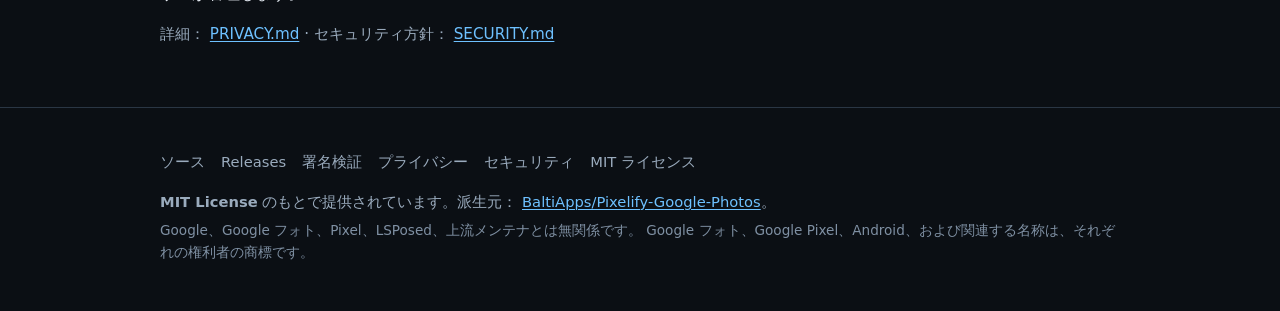
==== commit 45dc8f4a: "feat: add device model backup entitlements, quality warnings, and verification guides" ====
--- a/site/ja/index.html
+++ b/site/ja/index.html
@@ -22,6 +22,8 @@
       <nav aria-label="メインナビゲーション">
         <ul class="nav-links">
           <li><a href="#features">機能</a></li>
+          <li><a href="#entitlements">端末特典</a></li>
+          <li><a href="#verification">確認手順</a></li>
           <li><a href="#requirements">要件</a></li>
           <li><a href="#install">インストール</a></li>
           <li><a href="#download">ダウンロード</a></li>
@@ -84,14 +86,91 @@
         <li>新しい Material 3 モダンインターフェース（動的カラー抽出対応）およびモダン／クラシック UI の切り替え機能。</li>
         <li>初回起動時オンボーディングガイド（デフォルトの Pixel XL 無制限バックアップの案内および 1 クリックでの強制停止・起動アクション）。</li>
         <li>特定の Google Pixel 端末プロファイルの偽装（Pixel XL、Pixel 6、Pixel Fold、Pixel Tablet、Pixel 9 Pro Fold から Pixel 10 シリーズまで計 30 種類を網羅）。</li>
+        <li>各端末モデルに対応する特典バッジと必要なバックアップ画質警告をリアルタイム表示。</li>
         <li>Pixel 関連のシステム機能フラグを偽装。</li>
         <li>マルチティアの汎用フォールバックパイプライン（Android 8.0 から Android 14、15、16+ および各種カスタム OEM ROM に対応）。</li>
         <li>互換性のある Android バージョンを任意で偽装。</li>
         <li>ROM が提供する Pixel feature level を上書き。</li>
         <li>詳細設定で個別の機能フラグを選択。</li>
         <li>モジュール設定のインポート、エクスポート、共有。</li>
-        <li>アプリ内診断画面：モジュールの有効状態・フックのマイルストーン・直近のデバイス偽装 VERIFY 結果を logcat 不要で確認でき、アカウント情報を含まない診断レポートをコピー可能。</li>
+        <li>アプリ内診断画面：モジュールの有効状態・バックアップ特典状態・フックのマイルストーン・直近のデバイス偽装 VERIFY 結果を logcat 不要で確認でき、アカウント情報を含まない診断レポートをコピー可能。</li>
       </ul>
+    </section>
+
+    <section id="entitlements" class="wrap" aria-labelledby="entitlements-title">
+      <h2 id="entitlements-title">端末プロファイルとバックアップ特典</h2>
+      <p>
+        Google のクラウドストレージポリシーに基づき、Pixel の世代ごとに付与される特典と機能が異なります：
+      </p>
+      <div class="table-wrap">
+        <table class="data-table">
+          <thead>
+            <tr>
+              <th scope="col">プロファイル階層</th>
+              <th scope="col">対象端末モデル</th>
+              <th scope="col">Google フォト 特典</th>
+              <th scope="col">必要なバックアップ画質設定</th>
+              <th scope="col">解除される機能レベル</th>
+            </tr>
+          </thead>
+          <tbody>
+            <tr>
+              <th scope="row">無制限オリジナル品質</th>
+              <td><strong>Pixel XL</strong> <em>（既定）</em></td>
+              <td>元の画質および保存容量の節約画質で無制限無料バックアップ（0 バイト消費）</td>
+              <td>元の画質 または 保存容量の節約画質</td>
+              <td>Pixel 2016 基本階層（最も安定して無制限容量を享受可能。Tensor AI ツール非対応）</td>
+            </tr>
+            <tr>
+              <th scope="row">無制限保存容量節約画質のみ</th>
+              <td>Pixel 2, Pixel 3 XL, Pixel 3a XL, Pixel 4 XL, Pixel 4a, Pixel 5, Pixel 5a</td>
+              <td>「保存容量の節約画質（高画質）」のみ無制限無料バックアップ</td>
+              <td><strong>「保存容量の節約画質」が必須</strong>（「元の画質」は容量を消費します）</td>
+              <td>中位 Pixel 機能フラグ</td>
+            </tr>
+            <tr>
+              <th scope="row">写真編集機能のみ</th>
+              <td>Pixel 6 〜 Pixel 10 シリーズ、Pixel Fold、Pixel Tablet</td>
+              <td><strong>無料の無制限特典はありません</strong>（アップロードはアカウント容量を消費します）</td>
+              <td>すべての画質設定で容量を消費</td>
+              <td>最新の Pixel カメラおよび AI 写真編集機能（消しゴムマジック、Ultra HDR など）</td>
+            </tr>
+          </tbody>
+        </table>
+      </div>
+      <aside class="callout callout-important" role="note">
+        <strong class="label">重要なお知らせ</strong>
+        <p>
+          主な目的が<strong>無料の無制限フォトストレージの獲得</strong>である場合は、必ず <strong>Pixel XL</strong>（元の画質）または <strong>Pixel 2 〜 Pixel 5a</strong>（画質設定を<strong>保存容量の節約画質</strong>に設定）を選択してください。Pixel 6 以降のモデルには無料容量は付与されません。
+        </p>
+      </aside>
+    </section>
+
+    <section id="verification" class="wrap" aria-labelledby="verification-title">
+      <h2 id="verification-title">バックアップが成功したか確認する方法</h2>
+      <p>端末偽装と無料バックアップが正常に動作しているかは以下の 2 つの方法で確認できます：</p>
+      <div class="card-grid">
+        <div class="card">
+          <h3>方法 1: Google フォトのバックアップ設定</h3>
+          <ol class="steps">
+            <li><strong>Google フォト</strong>を開きます。</li>
+            <li>右上のプロフィールアイコン &gt; <strong>バックアップ</strong>をタップ。</li>
+            <li>右上の歯車アイコン（<strong>バックアップ設定</strong>）をタップ。</li>
+            <li>バナーに表示されているか確認：<em>「この Pixel からは写真や動画を無料で無制限にバックアップできます」</em>。</li>
+          </ol>
+        </div>
+        <div class="card">
+          <h3>方法 2: アップロード写真の詳細情報を確認</h3>
+          <ol class="steps">
+            <li>Google フォトで写真または動画を 1 枚バックアップします。</li>
+            <li>その写真を開き、<strong>上にスワイプ</strong>して詳細情報を確認します（または <code>photos.google.com</code> で確認）。</li>
+            <li>ストレージ情報欄に表示されていることを確認：<em>「このアイテムはアカウントの保存容量を使用しません」</em>（0 バイト使用）。</li>
+          </ol>
+        </div>
+      </div>
+      <p class="note" style="margin-top: 1rem;">
+        <strong>トラブルシューティング：</strong>写真が容量を消費する場合は、アプリ内の「<strong>診断</strong>」画面で VERIFY が成功（OK）しているか確認し、Pixel 2〜5 では画質が<strong>保存容量の節約画質</strong>になっているか確認した上で、「<strong>スコープ内アプリを強制停止</strong>」または Google フォトのキャッシュ消去を行ってください。
+      </p>
     </section>
 
     <section id="requirements" class="wrap" aria-labelledby="requirements-title">
--- a/site/assets/css/site.css
+++ b/site/assets/css/site.css
@@ -421,6 +421,43 @@
   font-size: 0.95rem;
 }
 
+/* Tables */
+.table-wrap {
+  overflow-x: auto;
+  margin: 1rem 0;
+  border-radius: var(--radius);
+  border: 1px solid var(--border);
+  background: var(--bg-elevated);
+}
+
+.data-table {
+  width: 100%;
+  border-collapse: collapse;
+  font-size: 0.95rem;
+  text-align: left;
+}
+
+.data-table th,
+.data-table td {
+  padding: 0.75rem 1rem;
+  border-bottom: 1px solid var(--border);
+}
+
+.data-table thead th {
+  background: var(--bg-soft);
+  color: var(--text);
+  font-weight: 600;
+}
+
+.data-table tbody tr:last-child th,
+.data-table tbody tr:last-child td {
+  border-bottom: none;
+}
+
+.data-table tbody tr:hover {
+  background: var(--accent-soft);
+}
+
 /* Footer */
 .site-footer {
   margin-top: 1rem;
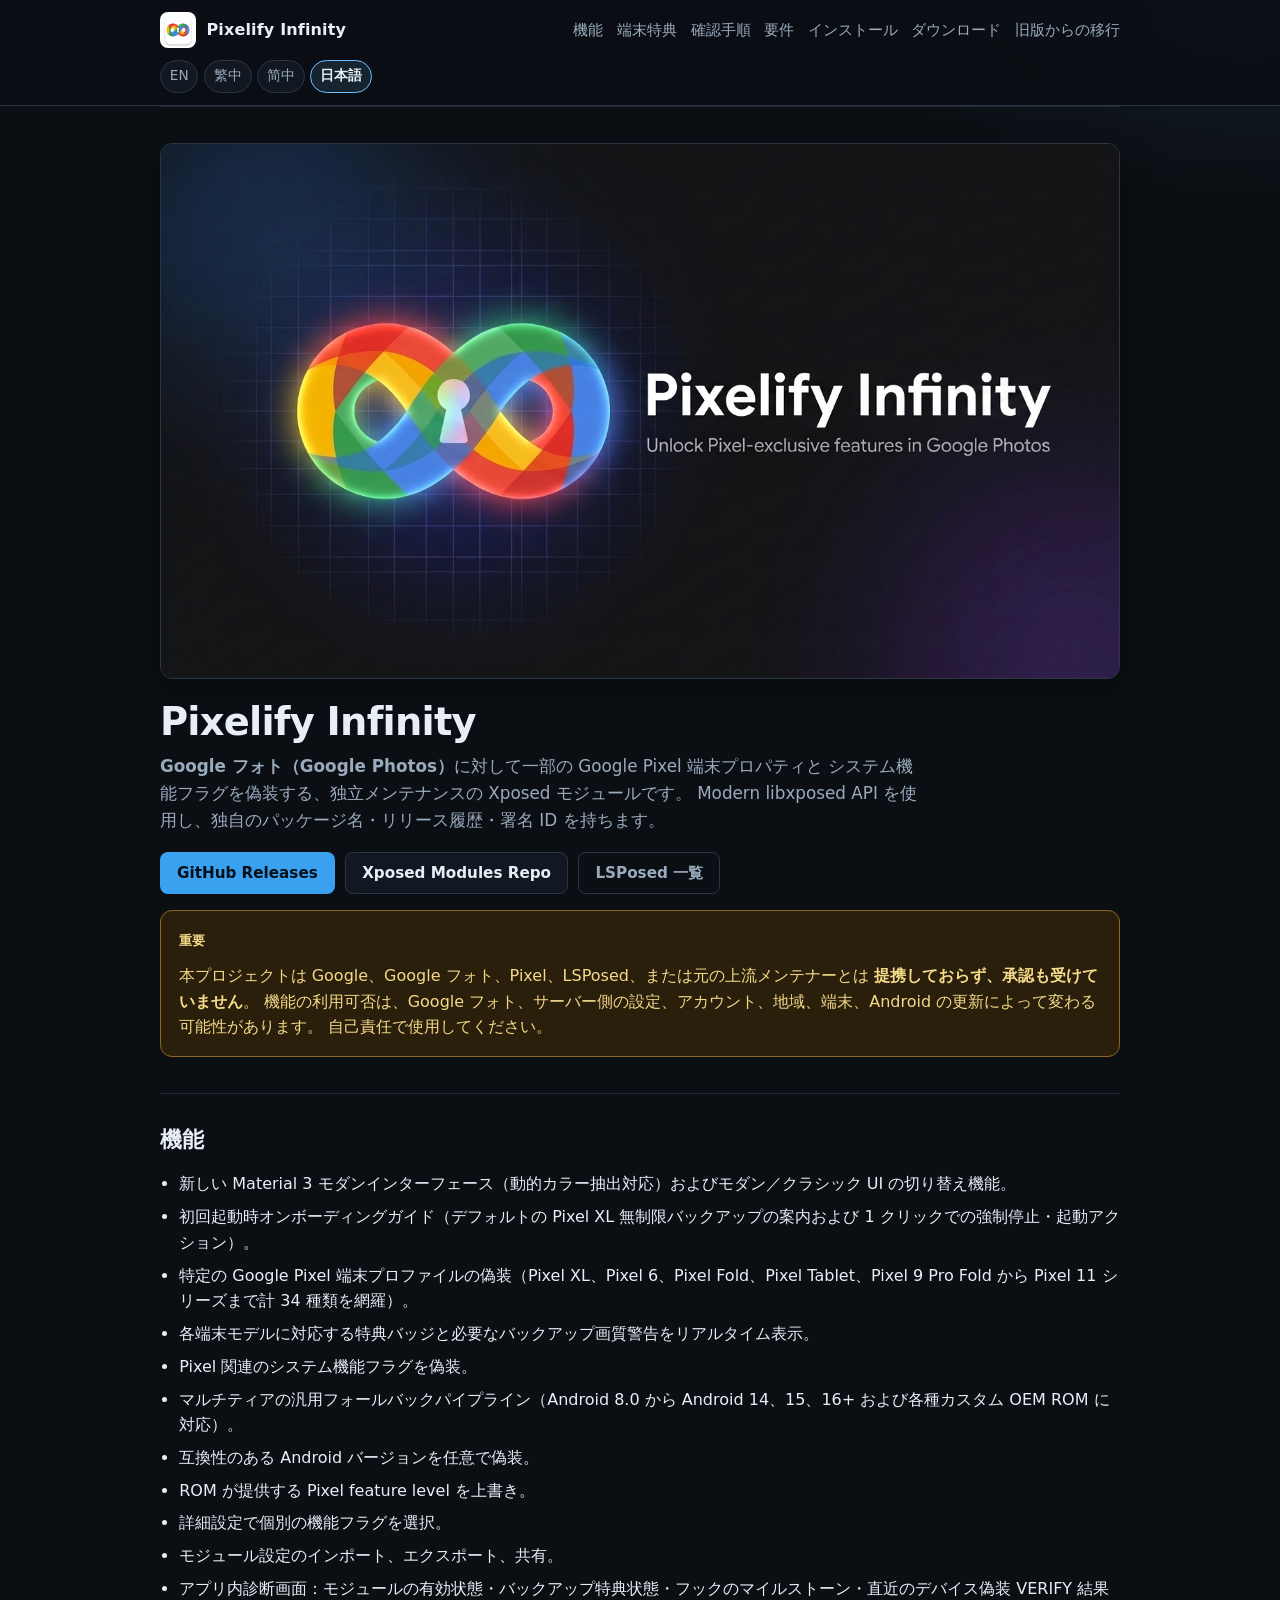
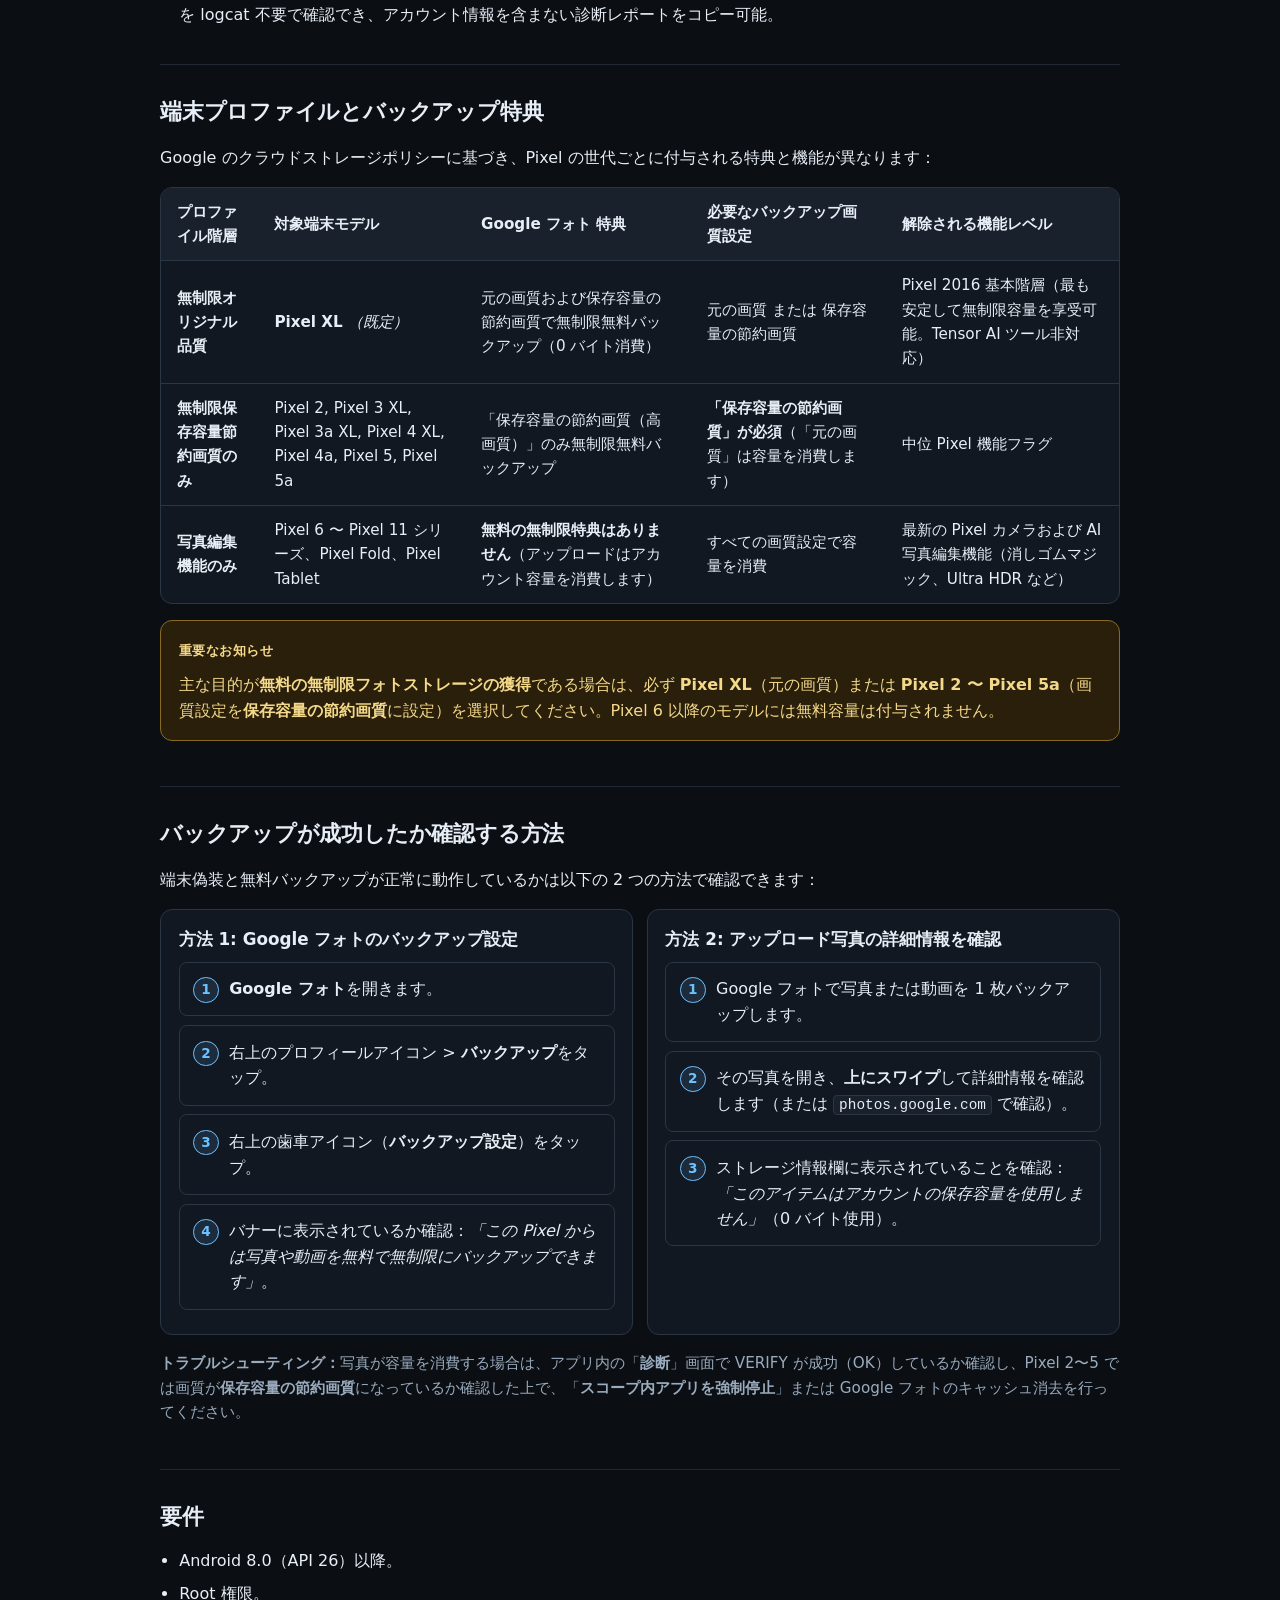
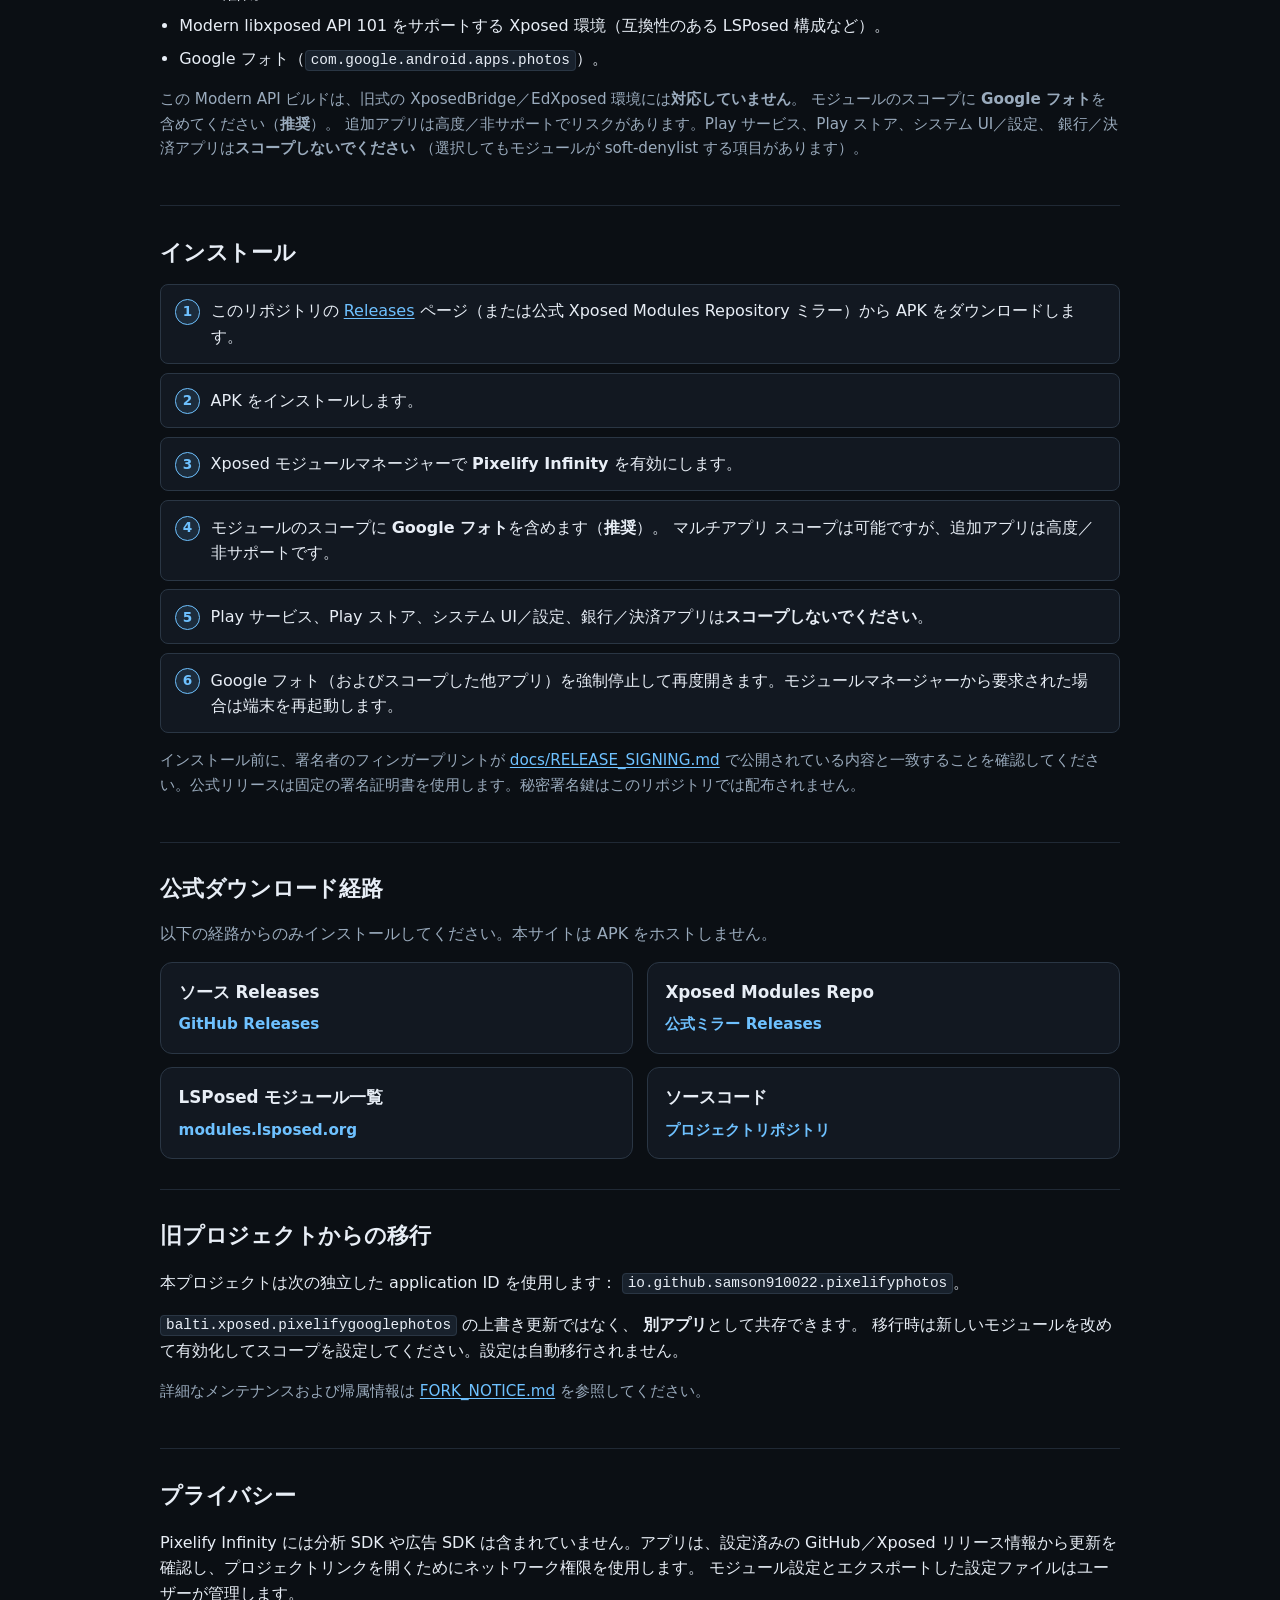
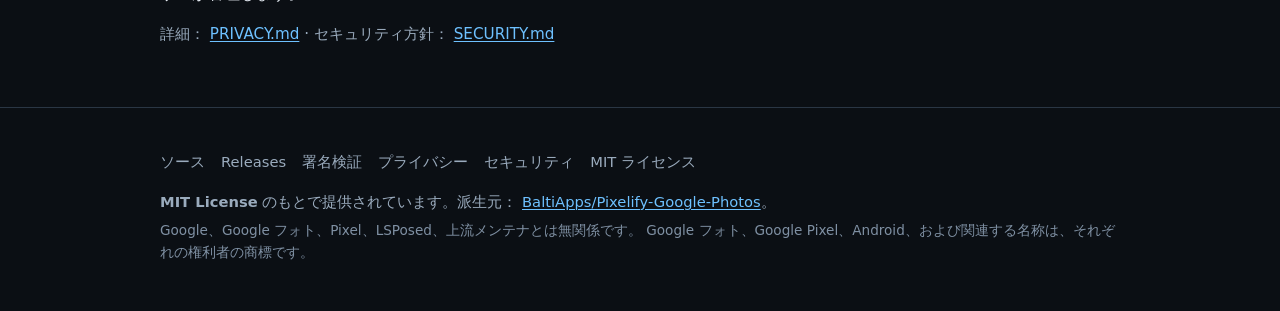
==== commit 5bb7aa90: "docs(devices): document Pixel 11 profiles Update README, translated READMEs, and all site locales to" ====
--- a/site/ja/index.html
+++ b/site/ja/index.html
@@ -85,7 +85,7 @@
       <ul class="feature-list">
         <li>新しい Material 3 モダンインターフェース（動的カラー抽出対応）およびモダン／クラシック UI の切り替え機能。</li>
         <li>初回起動時オンボーディングガイド（デフォルトの Pixel XL 無制限バックアップの案内および 1 クリックでの強制停止・起動アクション）。</li>
-        <li>特定の Google Pixel 端末プロファイルの偽装（Pixel XL、Pixel 6、Pixel Fold、Pixel Tablet、Pixel 9 Pro Fold から Pixel 10 シリーズまで計 30 種類を網羅）。</li>
+        <li>特定の Google Pixel 端末プロファイルの偽装（Pixel XL、Pixel 6、Pixel Fold、Pixel Tablet、Pixel 9 Pro Fold から Pixel 11 シリーズまで計 34 種類を網羅）。</li>
         <li>各端末モデルに対応する特典バッジと必要なバックアップ画質警告をリアルタイム表示。</li>
         <li>Pixel 関連のシステム機能フラグを偽装。</li>
         <li>マルチティアの汎用フォールバックパイプライン（Android 8.0 から Android 14、15、16+ および各種カスタム OEM ROM に対応）。</li>
@@ -130,7 +130,7 @@
             </tr>
             <tr>
               <th scope="row">写真編集機能のみ</th>
-              <td>Pixel 6 〜 Pixel 10 シリーズ、Pixel Fold、Pixel Tablet</td>
+              <td>Pixel 6 〜 Pixel 11 シリーズ、Pixel Fold、Pixel Tablet</td>
               <td><strong>無料の無制限特典はありません</strong>（アップロードはアカウント容量を消費します）</td>
               <td>すべての画質設定で容量を消費</td>
               <td>最新の Pixel カメラおよび AI 写真編集機能（消しゴムマジック、Ultra HDR など）</td>
@@ -168,7 +168,7 @@
           </ol>
         </div>
       </div>
-      <p class="note" style="margin-top: 1rem;">
+      <p class="note troubleshooting-note">
         <strong>トラブルシューティング：</strong>写真が容量を消費する場合は、アプリ内の「<strong>診断</strong>」画面で VERIFY が成功（OK）しているか確認し、Pixel 2〜5 では画質が<strong>保存容量の節約画質</strong>になっているか確認した上で、「<strong>スコープ内アプリを強制停止</strong>」または Google フォトのキャッシュ消去を行ってください。
       </p>
     </section>
--- a/site/assets/css/site.css
+++ b/site/assets/css/site.css
@@ -421,6 +421,10 @@
   font-size: 0.95rem;
 }
 
+.troubleshooting-note {
+  margin-top: 1rem;
+}
+
 /* Tables */
 .table-wrap {
   overflow-x: auto;
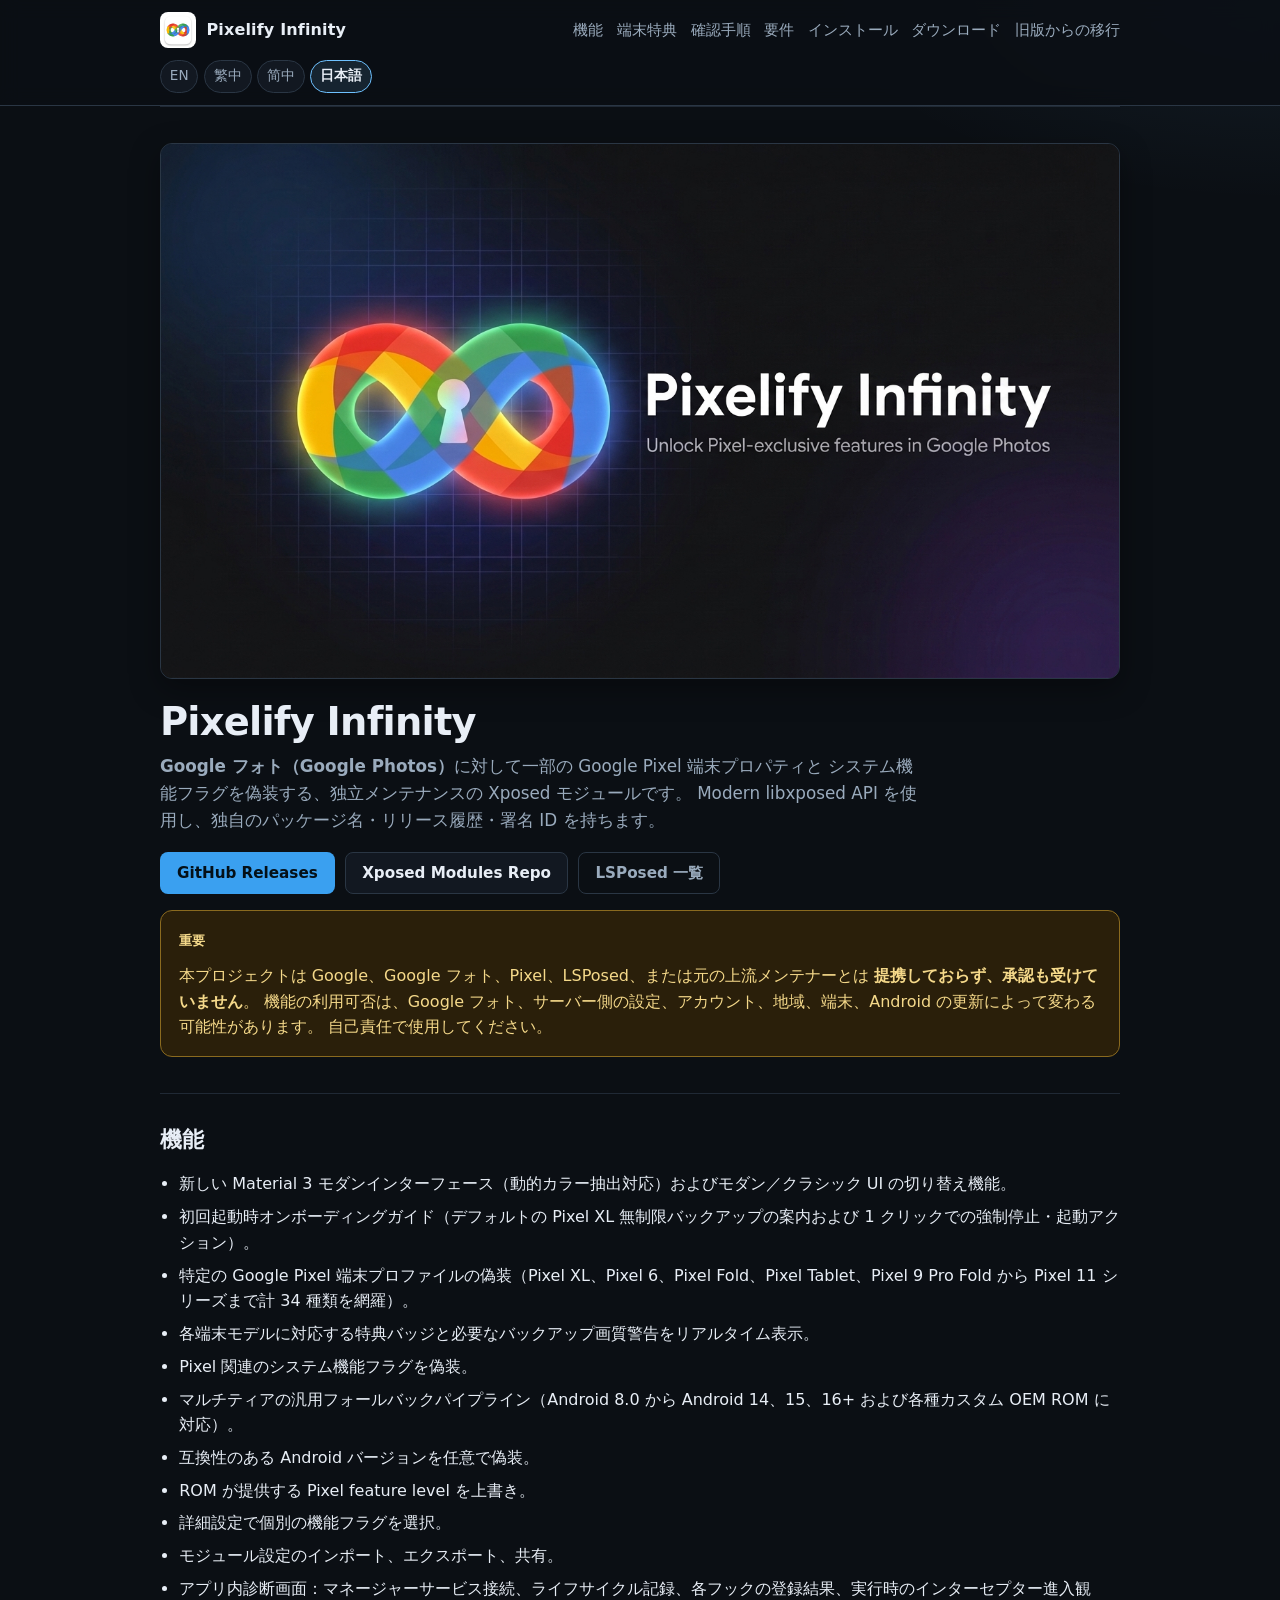
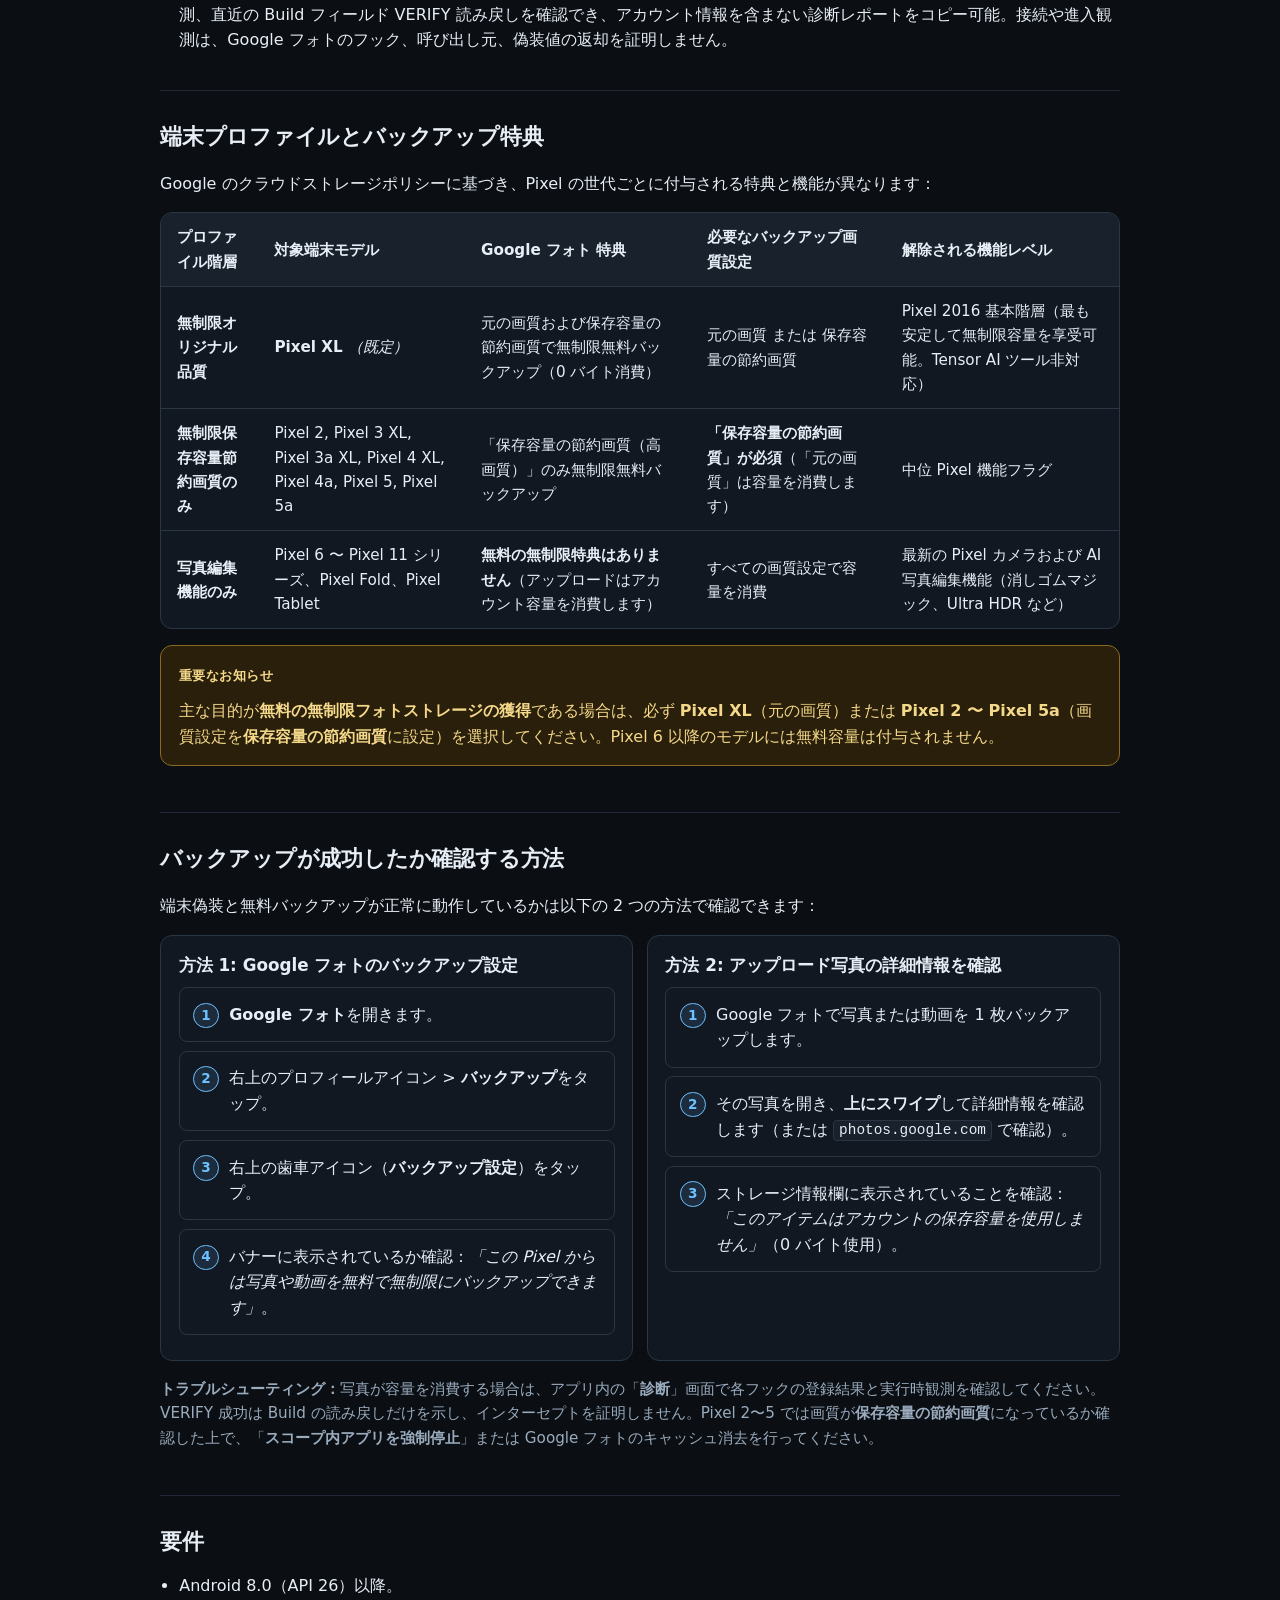
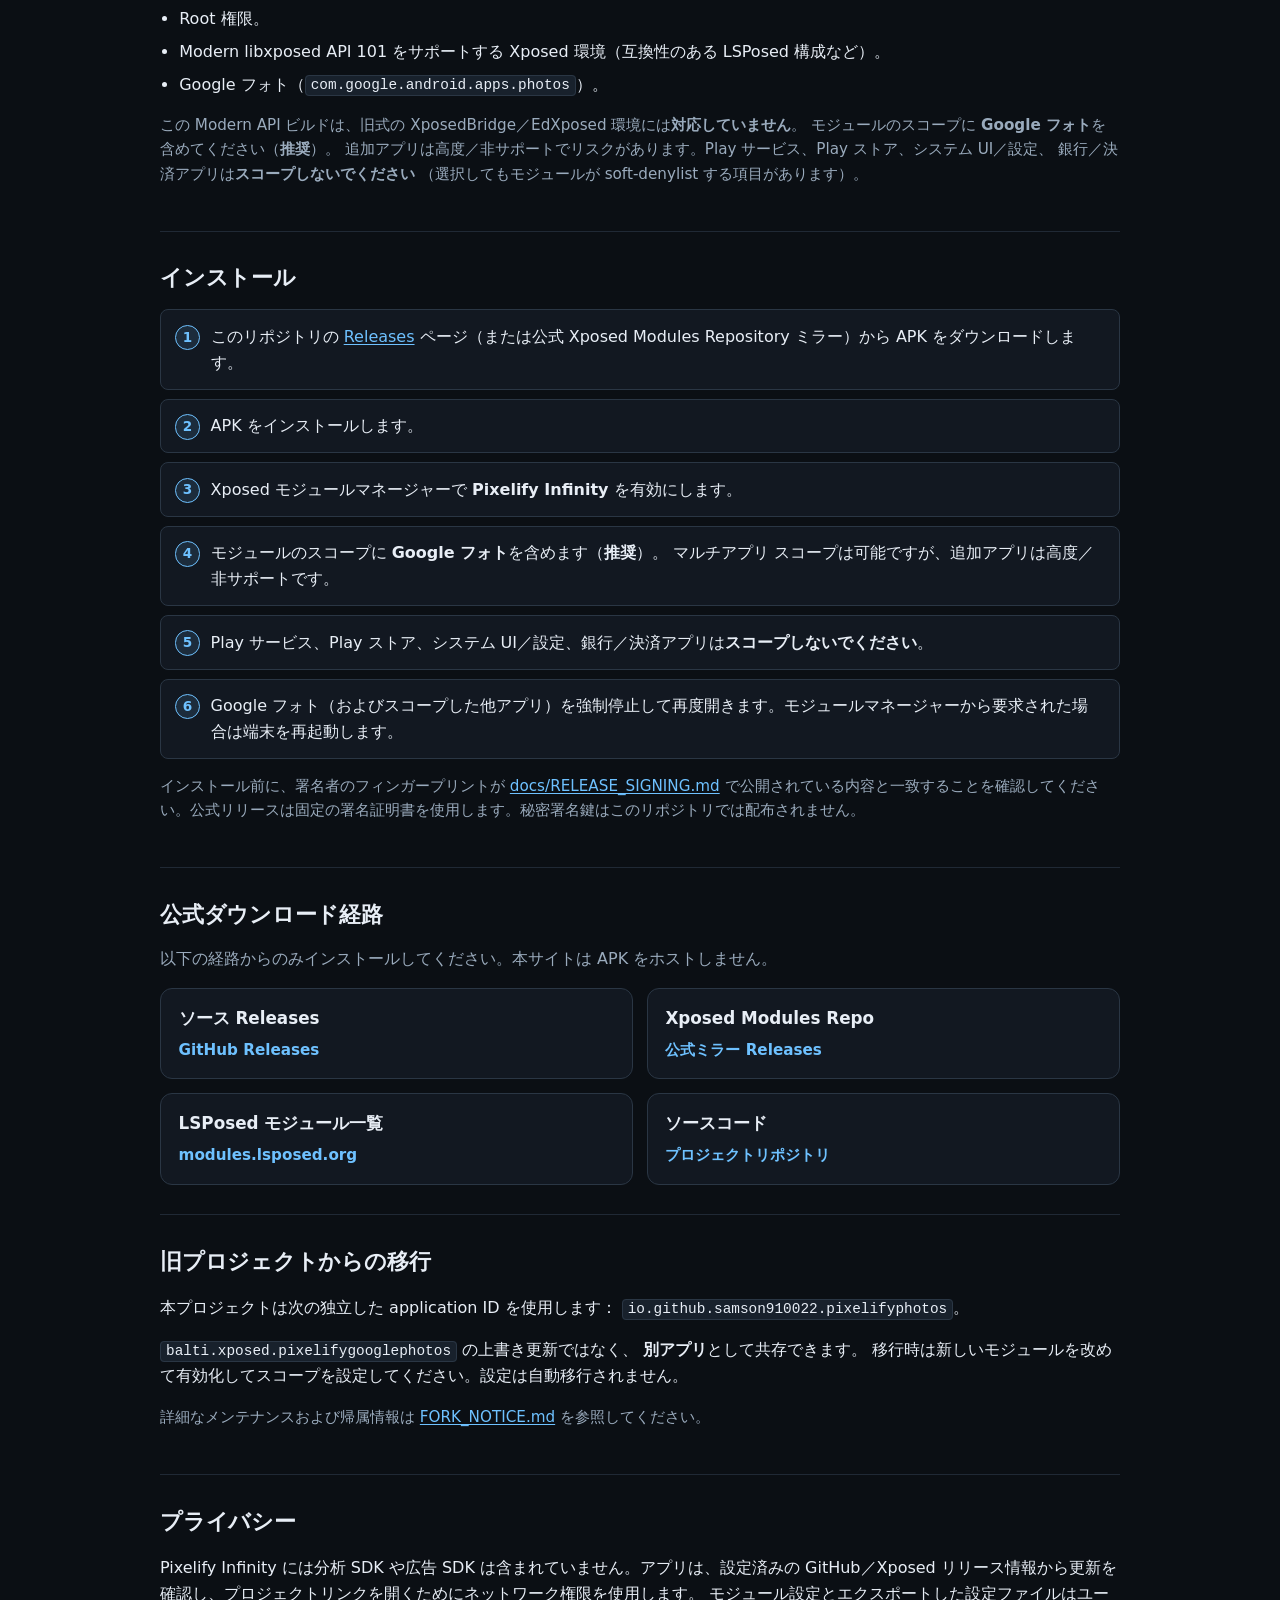
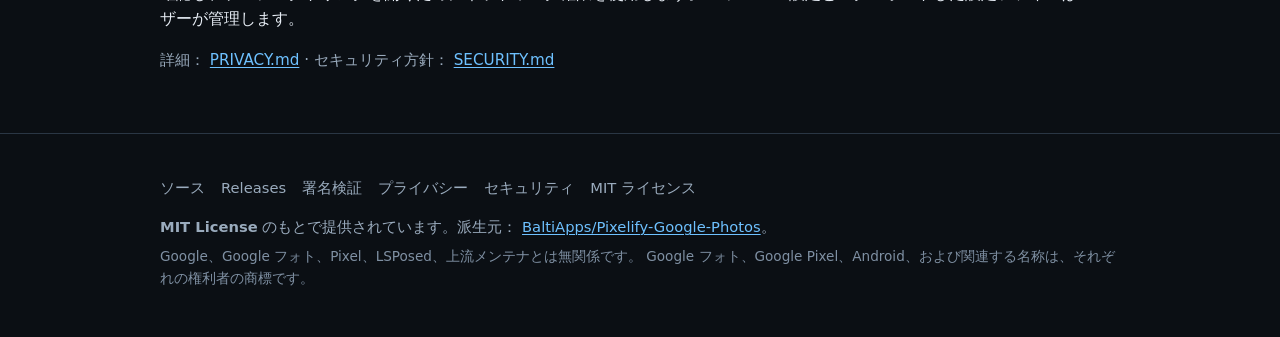
==== commit 2de4bff0: "fix(diagnostics): harden truthful hook telemetry, SAF lifecycle, and boot attribution - Attributed h" ====
--- a/site/ja/index.html
+++ b/site/ja/index.html
@@ -93,7 +93,7 @@
         <li>ROM が提供する Pixel feature level を上書き。</li>
         <li>詳細設定で個別の機能フラグを選択。</li>
         <li>モジュール設定のインポート、エクスポート、共有。</li>
-        <li>アプリ内診断画面：モジュールの有効状態・バックアップ特典状態・フックのマイルストーン・直近のデバイス偽装 VERIFY 結果を logcat 不要で確認でき、アカウント情報を含まない診断レポートをコピー可能。</li>
+        <li>アプリ内診断画面：マネージャーサービス接続、ライフサイクル記録、各フックの登録結果、実行時のインターセプター進入観測、直近の Build フィールド VERIFY 読み戻しを確認でき、アカウント情報を含まない診断レポートをコピー可能。接続や進入観測は、Google フォトのフック、呼び出し元、偽装値の返却を証明しません。</li>
       </ul>
     </section>
 
@@ -169,7 +169,7 @@
         </div>
       </div>
       <p class="note troubleshooting-note">
-        <strong>トラブルシューティング：</strong>写真が容量を消費する場合は、アプリ内の「<strong>診断</strong>」画面で VERIFY が成功（OK）しているか確認し、Pixel 2〜5 では画質が<strong>保存容量の節約画質</strong>になっているか確認した上で、「<strong>スコープ内アプリを強制停止</strong>」または Google フォトのキャッシュ消去を行ってください。
+        <strong>トラブルシューティング：</strong>写真が容量を消費する場合は、アプリ内の「<strong>診断</strong>」画面で各フックの登録結果と実行時観測を確認してください。VERIFY 成功は Build の読み戻しだけを示し、インターセプトを証明しません。Pixel 2〜5 では画質が<strong>保存容量の節約画質</strong>になっているか確認した上で、「<strong>スコープ内アプリを強制停止</strong>」または Google フォトのキャッシュ消去を行ってください。
       </p>
     </section>
 
